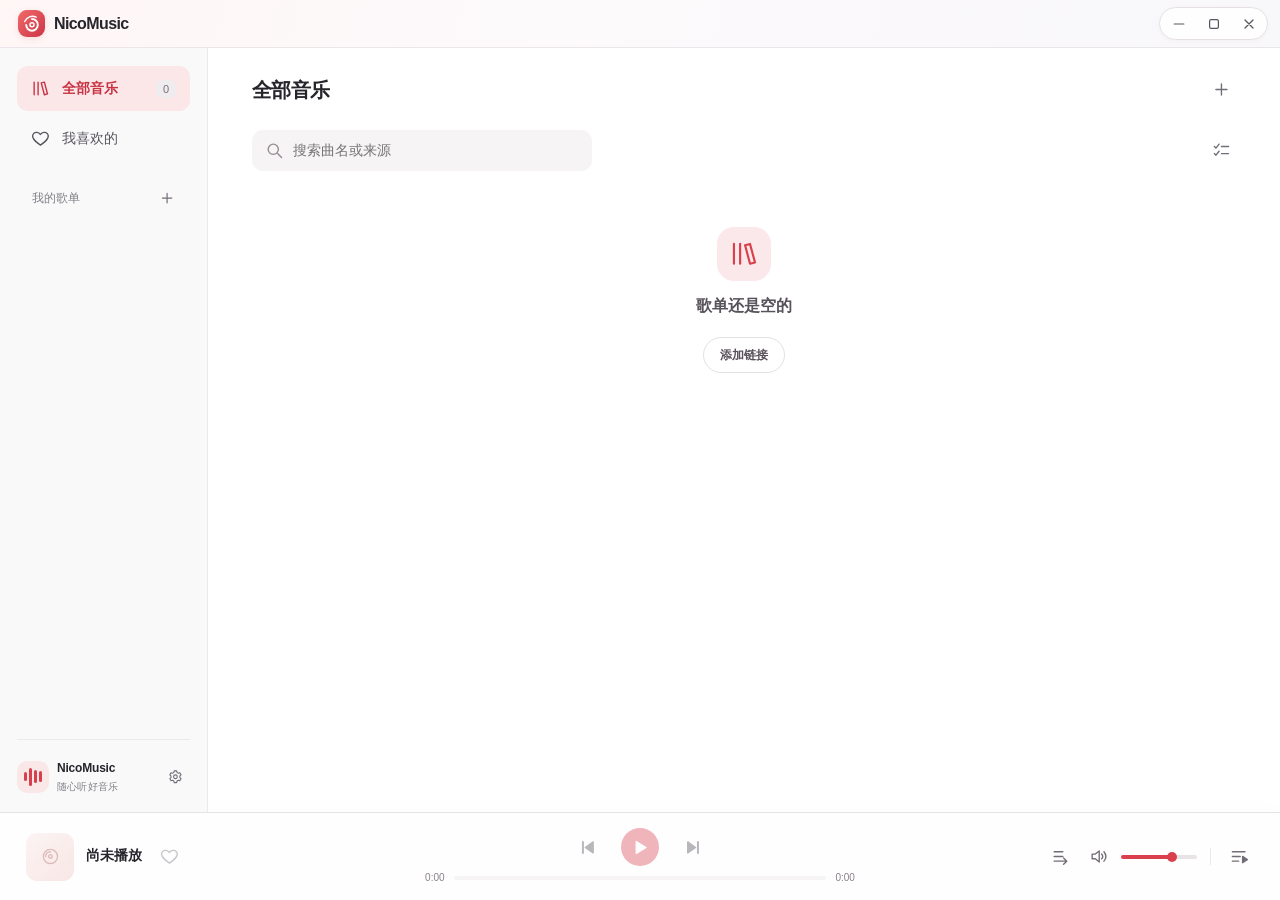
==== ui/index.html @ 560cf21a "Add library edit history and refine sorting, shortcuts and desktop UI" ====
<!doctype html>
<html lang="zh-CN">
  <head>
    <meta charset="utf-8" />
    <meta name="viewport" content="width=device-width,initial-scale=1" />
    <meta
      http-equiv="Content-Security-Policy"
      content="default-src 'self'; script-src 'self' https://*.focus.bilimusic.local; style-src 'self' 'unsafe-inline' https://*.focus.bilimusic.local; img-src 'self' https: http:; object-src 'none'; frame-src https://*.collection.bilimusic.local; base-uri 'none'"
    />
    <title>NicoMusic · 音乐空间</title>
    <link rel="stylesheet" href="style.css" />
    <script defer src="focus.js"></script>
    <script defer src="playlists.js"></script>
    <script defer src="track-order.js"></script>
    <script defer src="window-bar.js"></script>
    <script defer src="hotkey-bindings.js"></script>
    <script defer src="shortcuts.js"></script>
    <script defer src="settings.js"></script>
    <script defer src="edit-history.js"></script>
    <script defer src="updates.js"></script>
    <script defer src="collection-confirm.js"></script>
    <script defer src="app.js"></script>
  </head>
  <body>
    <div id="focusBackground" aria-hidden="true" hidden></div>
    <header class="windowBar" id="windowBar" aria-label="窗口标题栏">
      <div class="windowBrand"><span class="logo"><i data-icon="record"></i></span><b>NicoMusic</b></div>
      <div class="windowControls" role="group" aria-label="窗口控制">
        <button type="button" data-window="minimize" title="最小化到托盘" aria-label="最小化到托盘"><svg viewBox="0 0 20 20" aria-hidden="true"><path d="M4 10h12"/></svg></button>
        <button type="button" data-window="maximize" id="windowMax" title="最大化" aria-label="最大化"><svg viewBox="0 0 20 20" aria-hidden="true"><rect class="maximizeMark" x="4.5" y="4.5" width="11" height="11" rx="2"/><g class="restoreMark"><rect x="3.5" y="7" width="9" height="9" rx="1.6"/><path d="M7 5.3V5a1.5 1.5 0 0 1 1.5-1.5H15A1.5 1.5 0 0 1 16.5 5v6.5A1.5 1.5 0 0 1 15 13h-.5"/></g></svg></button>
        <button type="button" data-window="close" title="关闭" aria-label="关闭"><svg viewBox="0 0 20 20" aria-hidden="true"><path d="m5 5 10 10M15 5 5 15"/></svg></button>
      </div>
    </header>
    <div class="shell">
      <aside>
        <nav>
          <button data-page="library" class="selected">
            <i data-icon="library"></i>全部音乐<span id="libCount" class="badge"
              >0</span
            ></button
          ><button data-page="likes"><i data-icon="heart"></i>我喜欢的</button>
        </nav>
        <div class="listHead"><span>我的歌单</span><button id="newList" class="icon" title="新建歌单" aria-label="新建歌单"><i data-icon="plus"></i></button></div>
        <nav id="listNav" aria-label="我的歌单"></nav>
        <section id="sourcePanel" hidden>
          <div class="navlabel sourceLabel">来源</div>
          <div id="sources"></div>
        </section>
        <div class="asideEnd" id="sidebarStatusArea">
          <span class="eq" aria-hidden="true"><b></b><b></b><b></b><b></b></span>
          <span class="asideIdentity">
            <strong>NicoMusic</strong>
            <small id="sidebarStatus" role="status" aria-live="polite" aria-atomic="true">随心听好音乐</small>
          </span>
          <button
            class="icon"
            id="settingsButton"
            title="设置"
            aria-label="设置"
            aria-haspopup="dialog"
            aria-controls="settings"
          >
            <i data-icon="settings"></i>
          </button>
        </div>
      </aside>
      <main>
        <div class="topbar">
          <h1 id="heading">全部音乐</h1>
          <button id="deleteList" class="icon" aria-label="删除歌单" aria-haspopup="dialog" aria-controls="deleteListDialog" hidden><i data-icon="trash"></i></button>
          <button id="topAdd" class="icon addLink" aria-label="添加链接">
            <i data-icon="plus"></i>
          </button>
        </div>
        <div class="content">
          <section id="collection">
            <div class="collectionTools"><label class="filter"
              ><i data-icon="search"></i
              ><input
                id="query"
                placeholder="搜索曲名或来源"
                aria-label="搜索曲名或来源"
            /></label>
            <button id="batchToggle" class="icon" aria-label="批量操作" aria-pressed="false" aria-controls="batchBar"><i data-icon="checklist"></i></button></div>
            <div id="batchBar" role="group" aria-label="歌曲批量操作" hidden>
              <label><input id="batchAll" type="checkbox">全选</label>
              <small id="batchCount" aria-live="polite">已选 0 首</small>
              <button id="batchPlay" class="subtle">播放</button>
              <button id="batchAdd" class="subtle">加入歌单</button>
              <button id="batchFav" class="subtle">喜欢</button>
              <button id="batchRemove" class="subtle"></button>
            </div>
            <div id="rows" tabindex="0" role="region" aria-label="歌曲列表"></div>
          </section>
        </div>
      </main>
    </div>
    <section id="focusView" tabindex="-1" aria-label="专注模式" hidden>
      <div class="focusTools" role="group" aria-label="专注模式工具">
        <button type="button" class="focusTool" id="focusBack" aria-label="返回列表" title="返回列表（Esc）">
          <svg class="iconSvg" viewBox="0 0 24 24" aria-hidden="true"><path d="m14.5 5-7 7 7 7"/></svg>
        </button>
        <button type="button" class="focusTool" id="focusPresetTool" aria-label="切换专注模式预设" aria-haspopup="menu" aria-expanded="false" aria-controls="focusPresetMenu" hidden>
          <svg class="iconSvg" viewBox="0 0 24 24" aria-hidden="true"><path d="m12 3 9 5-9 5-9-5zM3 12l9 5 9-5M3 16l9 5 9-5"/></svg>
        </button>
        <div id="focusPresetMenu" class="presetMenu" hidden>
          <div class="presetHeading" id="presetHeading">专注预设</div>
          <div id="focusPreset" role="menu" aria-labelledby="presetHeading"></div>
        </div>
      </div>
      <div id="focusContent"></div>
    </section>
    <footer>
      <div class="now">
        <button type="button" class="cover" id="cover" aria-label="切换专注模式" title="切换专注模式" aria-controls="focusView" aria-expanded="false" disabled><i data-icon="disc"></i></button>
        <div class="trackText">
          <strong id="trackWindow"><span id="track">尚未播放</span></strong><small id="artist"></small>
        </div>
        <button
          id="like"
          class="icon"
          aria-label="喜欢当前曲目"
          title="喜欢当前曲目"
          disabled
        >
          <i data-icon="heart"></i>
        </button>
      </div>
      <div class="transport">
        <div class="transportButtons">
          <button id="prev" class="icon" title="上一首（Ctrl + Alt + ← / MediaPrevious）" aria-label="上一首" aria-keyshortcuts="Control+Alt+ArrowLeft MediaTrackPrevious">
            <i data-icon="prev"></i></button
          ><button
            id="toggle"
            class="toggle"
            title="播放 / 暂停（空格 / Ctrl + Alt + 空格 / MediaPlayPause）"
            aria-label="播放"
            aria-keyshortcuts="Space Control+Alt+Space MediaPlayPause"
          >
            <i data-icon="play"></i></button
          ><button id="next" class="icon" title="下一首（Ctrl + Alt + → / MediaNext）" aria-label="下一首" aria-keyshortcuts="Control+Alt+ArrowRight MediaTrackNext">
            <i data-icon="next"></i>
          </button>
        </div>
        <div class="timeline">
          <time id="elapsed">0:00</time
          ><input
            type="range"
            id="seek"
            min="0"
            max="100"
            value="0"
            disabled
            aria-label="播放进度"
          /><time id="duration">0:00</time>
        </div>
      </div>
      <div class="outputs">
        <button id="repeat" type="button" class="icon" title="播放模式：顺序播放" aria-label="播放模式：顺序播放"></button>
        <button
          class="icon"
          id="mute"
          aria-label="静音"
          title="静音 / 取消静音"
        >
          <i data-icon="volume"></i></button
        ><input
          type="range"
          id="volume"
          min="0"
          max="100"
          value="70"
          aria-label="音量"
          aria-keyshortcuts="AudioVolumeUp AudioVolumeDown"
          title="播放器音量（VolumeUp / VolumeDown，每次 5%，支持长按）"
        /><span class="divider"></span
        ><button
          class="icon"
          id="viewQueue"
          title="查看播放列表"
          aria-label="查看播放列表"
          aria-haspopup="dialog"
          aria-controls="queueDialog"
        >
          <i data-icon="playQueue"></i>
        </button>
      </div>
    </footer>
    <dialog id="queueDialog" class="sheet" aria-labelledby="queueTitle">
      <header class="sheetHeader">
        <h2 id="queueTitle">播放列表 <small id="queueCount"></small></h2>
        <button type="button" class="close icon" aria-label="关闭播放列表" autofocus><i data-icon="close"></i></button>
      </header>
      <div class="sheetCard queueCard">
        <p id="queueEmpty">暂无播放队列，请先点播一首歌。</p>
        <ol id="queueItems"></ol>
      </div>
    </dialog>
    <dialog id="exitDialog" aria-labelledby="exitTitle" aria-describedby="exitHint">
      <form id="exitForm">
        <button type="button" class="close icon" aria-label="取消"><i data-icon="close"></i></button>
        <h2 id="exitTitle">关闭窗口</h2>
        <p id="exitHint">收起到系统托盘后会继续播放，点击托盘图标可恢复窗口；关闭播放器会停止播放并退出。</p>
        <label class="rememberExit"><input type="checkbox" id="rememberExit">记住本次选择，不再提示</label>
        <div class="actions">
          <button type="submit" class="primary" value="minimize" autofocus>最小化到托盘</button>
          <button type="submit" class="subtle" value="close">关闭播放器</button>
        </div>
      </form>
    </dialog>
    <dialog id="deleteListDialog" role="alertdialog" aria-labelledby="deleteListTitle" aria-describedby="deleteListHint">
      <h2 id="deleteListTitle">删除歌单？</h2>
      <p id="deleteListHint"></p>
      <div class="alertActions">
        <button type="button" id="cancelDeleteList" autofocus>取消</button>
        <button type="button" id="confirmDeleteList">删除</button>
      </div>
    </dialog>
    <dialog id="listDialog" aria-labelledby="listTitle">
      <form id="listForm">
        <button type="button" class="close icon" aria-label="关闭"><i data-icon="close"></i></button>
        <h2 id="listTitle">新建歌单</h2>
        <label>名称<input id="listName" required maxlength="60" placeholder="歌单名称"></label>
        <p id="listError" class="formError" role="alert"></p>
        <div class="actions"><button class="primary">创建</button></div>
      </form>
    </dialog>
    <dialog id="assignDialog" aria-labelledby="assignTitle">
      <form id="assignForm">
        <button type="button" class="close icon" aria-label="关闭"><i data-icon="close"></i></button>
        <h2 id="assignTitle">加入歌单</h2><p id="assignTrack"></p><div id="listChoices" class="choices"></div>
        <p id="assignError" class="formError" role="alert"></p>
        <div class="actions"><button id="createWithSong" class="subtle" type="button">新建歌单</button><button id="applyLists" class="primary">保存</button></div>
      </form>
    </dialog>
    <dialog id="addDialog" class="sheet" aria-labelledby="importTitle">
      <form id="addForm">
        <header class="sheetHeader">
          <h2 id="importTitle">导入音乐</h2>
          <button type="button" class="close icon" aria-label="关闭"><i data-icon="close"></i></button>
        </header>
        <div class="sheetCard importFields">
          <button type="button" id="localDrop" title="选择本地音频文件">选择文件 <small>或将一首音乐拖到这里</small></button>
          <input type="file" id="localFile" accept=".mp3,.m4a,.aac,.flac,.wav,.ogg,.opus,.oga,.aiff,.alac,.wma,.webm,.mp4" hidden />
          <p id="importStatus" role="status" hidden>正在读取合集，请稍候…</p>
          <label
            >链接或本地路径<input
              id="url"
              type="text"
              placeholder="歌曲链接、合集链接或本地路径"
              required
              maxlength="8192" /></label
          ><label
            >曲名 <small>选填</small
            ><input id="name" maxlength="180" placeholder="留空使用原曲名或文件名"
          /></label>
        </div>
        <div class="actions">
          <button class="subtle" value="add">仅加入歌单</button
          ><button class="primary" value="start">
            <i data-icon="play"></i>加入并播放
          </button>
        </div>
      </form>
    </dialog>
    <dialog id="settings" class="sheet" aria-labelledby="settingsTitle">
      <div class="settingsFrame">
      <header class="sheetHeader">
        <h2 id="settingsTitle">设置</h2>
        <button class="close icon" aria-label="关闭设置"><i data-icon="close"></i></button>
      </header>
      <div class="settingsTabs" role="tablist" aria-label="设置分类">
        <button type="button" id="settingsTabGeneral" data-settings-tab="general" role="tab" aria-selected="true" aria-controls="settingsGeneral">常规</button>
        <button type="button" id="settingsTabHotkeys" data-settings-tab="hotkeys" role="tab" aria-selected="false" aria-controls="settingsHotkeys" tabindex="-1">热键</button>
        <button type="button" id="settingsTabAbout" data-settings-tab="about" role="tab" aria-selected="false" aria-controls="about" tabindex="-1">关于</button>
      </div>
      <div id="settingsBody" class="settingsBody">
      <section id="settingsGeneral" role="tabpanel" aria-labelledby="settingsTabGeneral">
        <section class="generalSection" aria-labelledby="dataFolderTitle">
          <h3 id="dataFolderTitle">本地数据</h3>
          <p>音乐库、自建歌单、收藏及设置保存在数据文件夹中。完整备份前，请先退出播放器。</p>
          <button type="button" id="openDataFolder" class="subtle" disabled>打开数据文件夹</button>
        </section>
        <section class="generalSection" aria-labelledby="editHistoryTitle">
          <h3 id="editHistoryTitle">操作提示与撤销</h3>
          <label class="autoUpdate"><input type="checkbox" id="editNotices" checked />显示导入和删除操作提示</label>
          <p>关闭后仍可使用 Ctrl+Z 撤销、Ctrl+Y 重做。每批操作为一步，本次会话最多保留 50 步；不会删除本地音频文件。</p>
          <div class="settingsActions"><button type="button" id="undoEdit" class="subtle" disabled>撤销（Ctrl+Z）</button><button type="button" id="redoEdit" class="subtle" disabled>重做（Ctrl+Y）</button></div>
        </section>
        <section class="generalSection" aria-labelledby="closeWindowTitle">
          <h3 id="closeWindowTitle">关闭窗口</h3>
          <p>清除已记住的关闭方式，下次关闭时重新询问收起到托盘或退出。</p>
          <button type="button" id="resetExit" class="subtle">恢复关闭窗口时的询问</button>
        </section>
      </section>
      <section id="settingsHotkeys" role="tabpanel" aria-labelledby="settingsTabHotkeys" hidden>
        <h3 class="settingsSectionTitle">播放控制</h3>
        <form id="hotkeyForm">
          <div class="hotkeyGroup">
          <div class="hotkeyRow"><label for="hotkey-prev">上一首</label><input id="hotkey-prev" readonly aria-label="上一首组合热键" /></div>
          <div class="hotkeyRow"><label for="hotkey-next">下一首</label><input id="hotkey-next" readonly aria-label="下一首组合热键" /></div>
          <div class="hotkeyRow"><label for="hotkey-toggle">播放 / 暂停</label><input id="hotkey-toggle" readonly aria-label="播放暂停组合热键" /></div>
          </div>
          <p id="hotkeyEditStatus" class="settingsNotice" role="status" aria-live="polite" hidden></p>
          <p id="hotkeyAvailability" class="settingsNotice" role="status" aria-live="polite" hidden></p>
          <div class="settingsActions"><button type="button" id="resetHotkeys" class="subtle">恢复默认</button><button type="button" id="cancelHotkeyChanges" class="subtle">取消修改</button><button type="submit" id="saveHotkeys" class="primary" disabled>保存热键</button></div>
        </form>
      </section>
      <section id="about" role="tabpanel" aria-labelledby="settingsTabAbout" hidden>
      <h3>关于 NicoMusic</h3>
      <p>插件化、极简的仿网易云音乐播放器。</p>
      <p id="starInvite">✨ 如果喜欢 NicoMusic，欢迎到 GitHub 点亮一颗 Star。</p>
      <p>
        <a id="projectLink" href="https://github.com/lenzo15/Nico-Music" target="_blank" rel="noopener noreferrer" title="在默认浏览器中打开 GitHub 项目">
          GitHub：lenzo15/Nico-Music <i data-icon="external"></i>
        </a>
      </p>
      <section class="updatePanel" aria-labelledby="updateTitle">
        <h3 id="updateTitle">版本更新</h3>
        <p>当前版本：<span id="appVersion">读取中…</span></p>
        <p id="updateStatus" role="status" aria-live="polite">尚未检查更新</p>
        <div id="downloadProgress" hidden>
          <progress id="updateProgress" max="1" value="0" aria-label="更新下载进度"></progress>
          <small id="downloadBytes"></small>
        </div>
        <div class="updateActions">
          <button type="button" id="checkUpdates" class="subtle" disabled>检查更新</button>
          <button type="button" id="downloadUpdate" class="primary" hidden>更新并重启</button>
          <button type="button" id="cancelUpdate" class="subtle" hidden>取消下载</button>
        </div>
        <label class="autoUpdate"><input type="checkbox" id="autoUpdate" checked />启动时自动检查更新</label>
      </section>
      </section>
      </div>
      </div>
    </dialog>
    <div id="toast" role="status" aria-live="polite"></div>
  </body>
</html>
---- ui/style.css ----
:root {
  --red: #da404b;
  --red-dark: #b52d3d;
  --ink: #26252b;
  --muted: #817f85;
  --line: #ebe9ec;
  --wash: #fcfbfc;
  --sidebar: 208px;
  --bar: 88px;
  --chrome: 48px;
  color: var(--ink);
  font:
    14px/1.5 "Segoe UI",
    "Microsoft YaHei UI",
    sans-serif;
  color-scheme: light;
}
* {
  box-sizing: border-box;
}
body {
  margin: 0;
  background: #fff;
  overflow: hidden;
}
button,
input {
  font: inherit;
}
button {
  border: 0;
  color: inherit;
  cursor: pointer;
  background: transparent;
}
button:disabled,
input:disabled {
  cursor: default;
  opacity: 0.38;
}
button:focus-visible,
input:focus-visible {
  outline: 3px solid #ed99a0;
  outline-offset: 3px;
}
button {
  transition:
    background 0.15s,
    transform 0.15s;
}
button:not(:disabled):active {
  transform: translateY(1px);
}
i {
  display: inline-flex;
  align-items: center;
  justify-content: center;
  font-style: normal;
  flex: none;
}
svg.iconSvg {
  width: 1.35em;
  height: 1.35em;
  fill: none;
  stroke: currentColor;
  stroke-width: 1.75;
  stroke-linecap: round;
  stroke-linejoin: round;
}
/* Minimal focus surface: the main transport stays mounted and functional. */
#focusView { position: relative; overflow: hidden; container-type: size; height: calc(100dvh - var(--bar) - var(--chrome)); outline: none; }
#focusContent { width: 100%; height: 100%; display: flex; flex-direction: column; justify-content: center; align-items: center; }
.basicFocusTitle { max-width: 80%; text-align: center; overflow-wrap: anywhere; }
.focusTools { position: absolute; z-index: 1; top: 14px; left: 18px; display: flex; gap: 8px; }
.focusTool { position: relative; display: grid; place-items: center; width: 34px; height: 34px; padding: 0;
  border: 1px solid var(--line); border-radius: 50%; color: inherit; background: var(--focus-tool-bg, var(--wash)); }
.focusTool:hover { background: var(--focus-tool-hover, #eeeaf0); }
.focusTool svg { width: 18px; height: 18px; pointer-events: none; }
#focusPresetTool[aria-expanded="true"] { background: var(--focus-tool-hover, #eeeaf0); }
.presetMenu {
  position: absolute; left: 42px; top: calc(100% + 9px); width: min(212px, calc(100vw - 86px));
  padding: 6px; border-radius: 19px; border: 1px solid var(--menu-edge, #ffffffc9);
  background: var(--menu-glass, #f9f9f4ee); color: var(--menu-ink, #252529);
  backdrop-filter: blur(24px) saturate(145%);
  box-shadow: 0 14px 38px #13152026, 0 2px 7px #13152014;
  transform-origin: 17px 0;
}
.presetHeading { padding: 7px 12px 5px; color: inherit; opacity: .65; font-size: 11px; font-weight: 600; }
#focusPreset { max-height: min(40vh, 290px); overflow-y: auto; scrollbar-width: thin; }
#focusPreset button {
  width: 100%; min-height: 40px; display: flex; align-items: center; justify-content: space-between; gap: 12px;
  padding: 7px 12px; border-radius: 12px; font-size: 14px; text-align: start;
}
#focusPreset button span { overflow: hidden; text-overflow: ellipsis; white-space: nowrap; }
#focusPreset [aria-checked="true"] { font-weight: 600; color: var(--menu-accent, #005bbd); }
#focusPreset button:hover, #focusPreset button:focus-visible { background: var(--menu-hover, #67678212); }
#focusPreset button:focus-visible { outline-offset: -2px; outline: 2px solid var(--menu-accent, #005bbd); }
#focusPreset .iconSvg { flex: none; width: 16px; height: 16px; stroke-width: 2.3; visibility: hidden; }
#focusPreset [aria-checked="true"] .iconSvg { visibility: visible; }
@media (prefers-reduced-motion: no-preference) {
  .presetMenu:not([hidden]) { animation: preset-in .16s cubic-bezier(.2,.8,.2,1); }
  @keyframes preset-in { from { opacity: 0; transform: translateY(-4px) scale(.96); } }
}
/* Window chrome stays outside the scrolling sidebar, content, and player. */
.windowBar {
  position: relative;
  display: flex;
  align-items: center;
  justify-content: space-between;
  height: var(--chrome);
  margin: 0;
  padding: 0 12px 0 18px;
  background: linear-gradient(105deg, #fff6f6, #fcfafb 45%, #f8f7fa);
  border-bottom: 1px solid #ebe6e9;
  user-select: none;
  -webkit-app-region: drag;
  app-region: drag;
}
.windowBrand { display: inline-flex; align-items: center; gap: 9px; font-size: 16px; letter-spacing: -.6px; }
.windowBar .logo { width: 27px; height: 27px; border-radius: 9px; box-shadow: 0 2px 6px #c83a4320; }
.windowBar .logo svg { width: 20px; height: 20px; }
.windowControls {
  display: inline-flex; align-items: center; padding: 2px; gap: 2px;
  background: #ffffffdb; border: 1px solid #e6e0e4; border-radius: 22px;
  box-shadow: 0 1px 4px #48363e09;
  -webkit-app-region: no-drag;
  app-region: no-drag;
}
.windowControls button { display: grid; place-items: center; width: 33px; height: 27px; padding: 0; border-radius: 17px; color: #595460; }
.windowControls svg { width: 16px; height: 16px; fill: none; stroke: currentColor; stroke-width: 1.55; stroke-linecap: round; stroke-linejoin: round; }
.windowControls button:hover { background: #f0edef; }
.windowControls [data-window="close"]:hover { color: #bb2b3b; background: #fbe5e7; }
.windowControls .restoreMark, .windowBar.isMaximized .maximizeMark { display: none; }
.windowBar.isMaximized .restoreMark { display: inline; }
.shell {
  display: grid;
  grid-template-columns: var(--sidebar) 1fr;
  height: calc(100dvh - var(--bar) - var(--chrome));
}
aside {
  border-right: 1px solid var(--line);
  padding: 18px 17px;
  background: #faf9fa;
  display: flex;
  flex-direction: column;
}
.brand {
  display: flex;
  align-items: center;
  gap: 12px;
  margin: 0 8px 41px;
}
.brand b {
  font-size: 24px;
  letter-spacing: -1.3px;
  line-height: 1.1;
}
.brand small,
.asideEnd small,
.trackText small {
  display: block;
  color: var(--muted);
}
.brand small {
  letter-spacing: 2px;
  font-size: 10px;
  margin-top: 4px;
}
.logo {
  width: 42px;
  height: 42px;
  border-radius: 13px;
  background: linear-gradient(135deg, #f16a69, #cc3547);
  color: white;
  display: grid;
  place-items: center;
  box-shadow: 0 5px 11px #c83a4325;
}
.logo svg {
  width: 32px;
  height: 32px;
}
.navlabel {
  font-size: 11px;
  letter-spacing: 1px;
  color: #939095;
  font-weight: 600;
  margin: 0 15px 11px;
}
nav {
  display: grid;
  gap: 5px;
}
nav button,
.source {
  display: flex;
  align-items: center;
  gap: 12px;
  text-align: left;
  border-radius: 11px;
  padding: 12px 14px;
  font-weight: 550;
  color: #59565e;
}
nav button:hover,
.source:hover,
.icon:not(:disabled):hover {
  background: #f0edef;
}
nav button.selected {
  background: #fbe6e8;
  color: #c83243;
  font-weight: 700;
}
.badge {
  margin-left: auto;
  font:
    11px/18px "Segoe UI",
    sans-serif;
  color: #78727a;
  background: #eeecef;
  padding: 0 7px;
  border-radius: 7px;
}
.sourceLabel {
  margin-top: 34px;
}
.trail {
  margin-left: auto;
  color: #97929a;
  font-size: 11px;
}
.asideEnd {
  margin-top: auto;
  border-top: 1px solid var(--line);
  padding: 19px 0 0;
  display: flex;
  gap: 8px;
  align-items: center;
}
.asideIdentity {
  flex: 1;
  min-width: 0;
}
.asideEnd strong, .asideEnd small {
  display: block;
  overflow: hidden;
  text-overflow: ellipsis;
  white-space: nowrap;
}
.asideEnd strong {
  font-size: 12px;
  font-weight: 650;
  line-height: 1.5;
  letter-spacing: -.2px;
}
.asideEnd small {
  margin-top: 2px;
  font-size: 10px;
  font-weight: 400;
  line-height: 1.5;
  letter-spacing: .2px;
}
.asideEnd button {
  margin-left: auto;
  font-size: 11px;
}
/* Shared dialog chrome; each sheet keeps its own sizing and content layout. */
#settings {
  width: min(620px, calc(100vw - 32px));
  max-width: calc(100vw - 32px);
  /* Keep the outer sheet independent of each tab's intrinsic content size. */
  height: min(522px, calc(100dvh - 32px));
}
dialog.sheet {
  --sheet-inset: 24px;
  max-height: calc(100dvh - 32px);
  padding: 0;
  overflow: hidden;
  border: 1px solid #ffffffc9;
  border-radius: 26px;
  background: #f6f6f9f2;
  backdrop-filter: blur(28px) saturate(160%);
  box-shadow: 0 28px 90px #24232d29, 0 2px 10px #24232d0a;
}
dialog.sheet::backdrop { background: #25263138; backdrop-filter: blur(10px); }
.settingsFrame { display: flex; flex-direction: column; width: 100%; height: 100%; min-height: 0; }
.sheetHeader { display: flex; flex: none; align-items: center; justify-content: space-between; gap: 12px; margin: 0; padding: var(--sheet-inset) var(--sheet-inset) 16px; }
.sheet .sheetHeader .close { position: static; width: 28px; height: 28px; border-radius: 50%; color: #777982; background: #76768014; }
.sheetHeader .close svg { width: 15px; height: 15px; stroke-width: 2; }
.sheet .sheetHeader .close:hover { color: var(--ink); background: #76768024; }
.settingsTabs { display: flex; flex: none; gap: 3px; margin: 0 24px 18px; padding: 4px; border-radius: 13px; background: #76768012; }
.settingsTabs button { flex: 1; min-height: 32px; padding: 5px 14px; border-radius: 10px; color: #777982; font-size: 13px; font-weight: 600; }
.settingsTabs [aria-selected="true"] { color: #30313a; background: #ffffffed; box-shadow: 0 2px 6px #24232d12, 0 0 1px #24232d12; }
.settingsBody {
  flex: 1;
  min-width: 0;
  min-height: 0;
  margin: 0 6px 12px 0;
  padding: 0 14px 12px 24px;
  overflow-x: hidden;
  overflow-y: auto;
  overscroll-behavior-y: contain;
  scrollbar-gutter: stable;
  scrollbar-width: auto;
  scrollbar-color: auto;
}
.settingsBody::-webkit-scrollbar { width: 4px; height: 4px; }
.settingsBody::-webkit-scrollbar-track { background: transparent; }
.settingsBody::-webkit-scrollbar-thumb { border-radius: 999px; background: #63657026; }
.settingsBody:hover::-webkit-scrollbar-thumb, .settingsBody:focus-within::-webkit-scrollbar-thumb { background: #63657040; }
.settingsBody::-webkit-scrollbar-button { display: none; width: 0; height: 0; }
.settingsBody::-webkit-scrollbar-corner { background: transparent; }
#settings h3 { font-size: 14px; font-weight: 600; letter-spacing: -.15px; }
#settings p { margin: 6px 0 14px; color: #7d7e88; font-size: 13px; line-height: 1.65; }
#settings .settingsSectionTitle { margin: 2px 4px 12px; color: #7d7e88; font-size: 12px; }
.hotkeyGroup { overflow: hidden; border: 1px solid #3c3c4310; border-radius: 18px; background: #ffffffd9; box-shadow: 0 2px 8px #24232d03; }
.hotkeyRow { position: relative; display: grid; grid-template-columns: minmax(88px, 1fr) minmax(0, 1.25fr); align-items: center; gap: 8px; min-height: 66px; padding: 14px; }
.hotkeyRow + .hotkeyRow::before { content: ""; position: absolute; top: 0; left: 14px; right: 0; height: 1px; background: #3c3c430d; }
#settings .hotkeyRow label { margin: 0; font-size: 13px; font-weight: 500; }
#settings .hotkeyRow input { min-width: 0; height: 34px; margin: 0; padding: 0 10px; border: 0; border-radius: 9px; background: #7676800d; color: #4c4d57; text-align: center; cursor: pointer; font: 12px/1.4 ui-monospace, "Cascadia Code", Consolas, "Microsoft YaHei UI", monospace; }
#settings .hotkeyRow input.isRecording { color: var(--red-dark); background: #fff0f2; box-shadow: inset 0 0 0 1px #e64a5830; }
#settings #hotkeyEditStatus { margin: 12px 0; font-size: 12px; }
.settingsActions { display: flex; align-items: center; flex-wrap: wrap; gap: 8px; margin-top: 18px; }
.sheet :is(.settingsActions, .updateActions, .actions) button, #settingsGeneral button { min-height: 36px; padding: 8px 14px; border-radius: 12px; font-size: 12px; }
.sheet :is(.settingsActions, .updateActions, .actions) .subtle, #settingsGeneral .subtle { border-color: #3c3c4310; background: #ffffffb3; font-weight: 500; }
#settings .settingsActions .primary { min-width: 112px; margin-left: auto; }
.sheet :is(.settingsActions, .updateActions, .actions) .subtle:hover, #settingsGeneral .subtle:hover { background: #ededf2; }
.sheet .primary { border: 0; background: linear-gradient(180deg, #e84a57, #d63a49); box-shadow: 0 3px 8px #d63a4917; }
.sheet .primary:hover { background: #cc3444; }
#settings .settingsNotice { padding: 10px 12px; border-radius: 12px; color: #a65b24; background: #fff2df; overflow-wrap: anywhere; }
.sheetCard, #settingsGeneral, #about { padding: 18px; border: 1px solid #3c3c4310; border-radius: 18px; background: #ffffffd9; }
#settingsGeneral h3, #about > h3 { margin-bottom: 8px; }
.generalSection + .generalSection { margin-top: 18px; padding-top: 18px; border-top: 1px solid #3c3c430d; }
#settings .updatePanel { margin: 16px 0 0; padding: 16px 0 0; border-top: 1px solid #3c3c430d; border-bottom: 0; }
#settings .updatePanel p { margin: 6px 0 12px; }
#settings .autoUpdate { margin-top: 16px; padding-top: 14px; border-top: 1px solid #3c3c430d; }
#settings .autoUpdate input { appearance: none; position: relative; flex: none; width: 42px; height: 24px; padding: 0; border: 0; border-radius: 99px; background: #78788033; cursor: pointer; transition: background .15s; }
#settings .autoUpdate input::before { content: ""; position: absolute; top: 2px; left: 2px; width: 20px; height: 20px; border-radius: 50%; background: white; box-shadow: 0 1px 3px #0002; transition: transform .15s; }
#settings .autoUpdate input:checked { background: var(--red); }
#settings .autoUpdate input:checked::before { transform: translateX(18px); }
.sheet :is(button, input, a):focus-visible { outline: 2px solid #e65a6880; outline-offset: 2px; }
@media (prefers-reduced-transparency: reduce) {
  dialog.sheet { background: #f6f6f9; backdrop-filter: none; }
  dialog.sheet::backdrop { backdrop-filter: none; }
}
@media (forced-colors: active) {
  dialog.sheet, .sheetCard, .hotkeyGroup, #settingsGeneral, #about { border-color: CanvasText; background: Canvas; }
  #settings .autoUpdate input { appearance: auto; width: auto; height: auto; }
  #settings .autoUpdate input::before { display: none; }
}
.eq {
  flex: none;
  width: 32px;
  height: 32px;
  border-radius: 10px;
  background: #fae7e8;
  display: flex;
  align-items: center;
  justify-content: center;
  gap: 2px;
}
.eq b {
  height: 9px;
  width: 3px;
  border-radius: 2px;
  background: var(--red);
}
.eq b:nth-child(2) {
  height: 18px;
}
.eq b:nth-child(3) {
  height: 13px;
}
.eq b:nth-child(4) { height: 11px; }
@media (prefers-reduced-motion: no-preference) {
  .asideEnd[data-playing="true"] .eq b { animation: sidebar-wave .9s ease-in-out infinite alternate; }
  .asideEnd[data-playing="true"] .eq b:nth-child(2) { animation-delay: -.4s; }
  .asideEnd[data-playing="true"] .eq b:nth-child(3) { animation-delay: -.7s; }
  .asideEnd[data-playing="true"] .eq b:nth-child(4) { animation-delay: -.2s; }
  @keyframes sidebar-wave {
    from { transform: scaleY(.4); }
    to { transform: scaleY(1); }
  }
}
main {
  min-width: 0;
  min-height: 0;
  display: flex;
  flex-direction: column;
  overflow: hidden;
}
.topbar {
  display: flex;
  flex: none;
  align-items: center;
  padding: 24px clamp(24px, 3.4vw, 54px) 22px;
}
.crumb {
  display: flex;
  align-items: center;
  gap: 10px;
  color: #77747c;
  font-size: 12px;
}
.crumb span {
  color: #c6c1c6;
}
.crumb b {
  font-weight: 550;
  color: #48454b;
}
.crumb i {
  color: #8d8991;
}
.subtle,
.primary,
#feature {
  display: inline-flex;
  align-items: center;
  justify-content: center;
  gap: 7px;
  border-radius: 100px;
  padding: 8px 16px;
  font-weight: 650;
  font-size: 12px;
}
.subtle {
  background: white;
  border: 1px solid #e4e0e4;
}
.subtle:hover {
  background: #f6f3f4;
}
.content {
  display: flex;
  flex-direction: column;
  flex: 1;
  min-height: 0;
  width: 100%;
  max-width: 1390px;
  margin: 0 auto;
  padding: 0 clamp(24px, 3.4vw, 54px) 26px;
}
/* Keep the page heading and collection controls outside the list's scrollport. */
#collection { display: flex; flex-direction: column; flex: 1; min-height: 0; }
#rows {
  flex: 1;
  min-height: 0;
  overflow-x: hidden;
  overflow-y: auto;
  overscroll-behavior-y: contain;
  scrollbar-width: thin;
  scrollbar-color: #ddd9da transparent;
}
#rows:focus-visible { outline: 2px solid #ed99a0; outline-offset: -2px; }
header {
  margin-bottom: 19px;
}
.eyebrow,
.serial,
.total {
  font:
    700 9px/1.4 "Segoe UI",
    sans-serif;
  letter-spacing: 2px;
}
.eyebrow {
  color: var(--red);
  display: flex;
  align-items: center;
  gap: 7px;
}
.eyebrow em {
  height: 2px;
  width: 19px;
  background: currentColor;
}
.eyebrow.muted {
  color: #989098;
  letter-spacing: 1.7px;
}
h1,
h2,
h3,
p {
  margin: 0;
}
#heading, .sheetHeader h2 {
  font-size: clamp(18px, 1.6vw, 22px);
  font-weight: 600;
  letter-spacing: -0.02em;
  line-height: 1.25;
}
#heading { margin: 5px auto 5px 0; }
.sheet .sheetHeader h2 { margin: 0; }
header p,
dialog p {
  color: var(--muted);
  font-size: 13px;
}
.hero {
  border-radius: 20px;
  overflow: hidden;
  isolation: isolate;
  position: relative;
  background: linear-gradient(103deg, #fae4db 0%, #f7cabe 46%, #e89b92 100%);
  height: clamp(210px, 33vh, 340px);
  display: flex;
  align-items: center;
}
.hero:before {
  content: "";
  position: absolute;
  inset: 0;
  z-index: -1;
  background: repeating-linear-gradient(
    100deg,
    transparent 0 6px,
    #fff5 7px,
    transparent 8px 14px
  );
  opacity: 0.04;
}
.orbit {
  position: absolute;
  z-index: -1;
  width: 52%;
  aspect-ratio: 1;
  right: -3%;
  top: -48%;
  border-radius: 50%;
  border: 1px solid #fff5;
  box-shadow:
    0 0 0 38px #ffffff0b,
    0 0 0 39px #ffffff48,
    0 0 0 84px #ffffff0a,
    0 0 0 85px #ffffff38;
}
.heroCopy {
  padding-left: clamp(22px, 3.1vw, 47px);
  position: relative;
  z-index: 1;
}
.pill {
  display: inline-flex;
  align-items: center;
  gap: 6px;
  font:
    650 9px/1.5 "Segoe UI",
    "Microsoft YaHei UI",
    sans-serif;
  letter-spacing: 1.1px;
  color: #893d3f;
  background: #ffffff67;
  padding: 5px 9px;
  border-radius: 6px;
}
.pill span {
  width: 6px;
  height: 6px;
  border-radius: 50%;
  background: #ce4651;
}
.pill b {
  font-weight: 400;
  color: #b3847e;
}
.hero h2 {
  font-size: clamp(32px, 3.7vw, 54px);
  color: #492729;
  letter-spacing: -1.5px;
  margin: 7px 0 4px;
  line-height: 1.23;
}
.hero p {
  color: #875d57;
  font-size: 13px;
  letter-spacing: 0.6px;
}
#feature,
.primary {
  background: var(--red);
  color: white;
}
#feature {
  padding: 10px 19px;
  margin-top: 19px;
  box-shadow: 0 3px 8px #b6423d22;
}
#feature:hover,
.primary:hover,
.toggle:hover {
  background: var(--red-dark);
}
.deck {
  position: absolute;
  right: 0;
  top: -12%;
  height: 124%;
  width: 54%;
  object-fit: contain;
  pointer-events: none;
}
.serial {
  position: absolute;
  bottom: 13px;
  right: 20px;
  display: flex;
  align-items: center;
  gap: 7px;
  color: #965f58;
  font-size: 8px;
}
.serial span {
  height: 1px;
  width: 22px;
  background: currentColor;
}
.picks {
  margin-top: clamp(18px, 3vh, 32px);
}
.sectionHead {
  position: relative;
  margin-bottom: 13px;
}
.sectionHead h2 {
  font-size: 23px;
  letter-spacing: -0.8px;
}
.total {
  position: absolute;
  bottom: 5px;
  right: 0;
  color: #969099;
  font-size: 9px;
  letter-spacing: 1.3px;
}
#cards {
  display: grid;
  grid-template-columns: repeat(3, minmax(0, 1fr));
  gap: 18px;
}
.card {
  display: block;
  text-align: left;
  padding: 0;
  width: 100%;
  min-width: 0;
}
.art {
  border-radius: 13px;
  overflow: hidden;
  position: relative;
  aspect-ratio: 2.04;
  background: #f3f0f0;
}
.art img {
  width: 100%;
  height: 100%;
  object-fit: cover;
  display: block;
  transition: transform 0.35s;
}
.card:hover img {
  transform: scale(1.035);
}
.floatingPlay {
  position: absolute;
  bottom: 10px;
  right: 10px;
  width: 29px;
  height: 29px;
  display: grid;
  place-items: center;
  border-radius: 50%;
  background: #fffffff2;
  color: #333541;
  box-shadow: 0 2px 8px #0002;
}
.floatingPlay svg {
  width: 13px;
}
.card strong {
  font-size: 16px;
  display: block;
  margin: 9px 0 1px;
}
.card small {
  font-size: 11.5px;
  color: var(--muted);
}
footer {
  height: var(--bar);
  border-top: 1px solid #e7e2e6;
  box-shadow: 0 -4px 20px #35303504;
  display: grid;
  grid-template-columns: 1fr minmax(220px, 35%) 1fr;
  align-items: center;
  gap: 20px;
  padding: 0 26px;
  background: #fffeff;
}
.now,
.outputs,
.transportButtons,
.timeline,
.filter,
.row,
.actions {
  display: flex;
  align-items: center;
}
.now {
  min-width: 0;
  gap: 12px;
}
.cover,
.rowCover {
  background: linear-gradient(140deg, #f6e6e1, #edc0bb);
  color: #a94e51;
  width: 48px;
  height: 48px;
  border-radius: 11px;
  display: grid;
  place-items: center;
  flex: none;
  background-size: cover;
  background-position: center;
}
.cover, .rowCover {
  position: relative;
  overflow: hidden;
}
.cover img, .rowCover img {
  position: absolute;
  inset: 0;
  width: 100%;
  height: 100%;
  object-fit: cover;
  pointer-events: none;
}
.cover i {
  font-size: 21px;
}
.trackText {
  min-width: 0;
}
.trackText strong,
.row strong {
  display: block;
  overflow: hidden;
  text-overflow: ellipsis;
  white-space: nowrap;
}
#trackWindow { text-overflow: clip; }
#track { display: block; width: max-content; }
@media (prefers-reduced-motion: reduce) {
  #track { max-width: 100%; overflow: hidden; text-overflow: ellipsis; }
}
.trackText small {
  font-size: 11px;
  margin-top: 3px;
  white-space: nowrap;
  text-overflow: ellipsis;
  overflow: hidden;
}
.icon {
  display: inline-grid;
  place-items: center;
  width: 30px;
  height: 30px;
  padding: 0;
  flex: none;
  border-radius: 9px;
  color: #726d76;
}
.icon.on {
  color: var(--red);
}
.icon.on svg {
  fill: var(--red);
  stroke: var(--red);
}
.transportButtons {
  justify-content: center;
  gap: 18px;
}
.transportButtons .icon {
  color: #47434b;
}
.toggle {
  width: 38px;
  height: 38px;
  background: var(--red);
  border-radius: 50%;
  color: white;
  display: grid;
  place-items: center;
}
.toggle svg {
  width: 18px;
}
.timeline {
  gap: 9px;
  margin-top: 5px;
}
.timeline time {
  font:
    10px/14px "Segoe UI",
    sans-serif;
  color: #89828a;
  font-variant-numeric: tabular-nums;
}
#repeat:not([data-mode="off"]) { color: var(--red); }
.outputs {
  justify-content: flex-end;
  gap: 8px;
}
.divider {
  width: 1px;
  height: 17px;
  background: var(--line);
  margin: 0 5px;
}
input[type="range"] {
  appearance: none;
  height: 4px;
  border-radius: 5px;
  margin: 0;
  background: linear-gradient(
    to right,
    var(--red) var(--fill, 0%),
    #e7e3e6 var(--fill, 0%)
  );
  cursor: pointer;
}
.timeline input {
  flex: 1;
  min-width: 0;
}
#volume {
  width: 76px;
  --fill: 70%;
}
input[type="range"]::-webkit-slider-thumb {
  appearance: none;
  width: 10px;
  height: 10px;
  border-radius: 50%;
  background: var(--red);
}
input:disabled::-webkit-slider-thumb {
  opacity: 0;
}
.filter {
  background: #f6f4f5;
  padding: 9px 13px;
  border-radius: 11px;
  gap: 8px;
  color: #918a93;
  max-width: 340px;
  margin: 23px 0 14px;
}
.filter input {
  background: none;
  border: 0;
  outline: none;
  width: 100%;
}
.row {
  border-bottom: 1px solid var(--line);
  padding: 11px 4px;
  gap: 12px;
}
.rowCover {
  width: 38px;
  height: 38px;
  border-radius: 9px;
}
.rowText {
  text-align: left;
  min-width: 0;
  flex: 1;
  padding: 4px;
}
.row small,
.empty p {
  color: var(--muted);
  font-size: 12px;
}
.row.current strong {
  color: var(--red);
}
.empty {
  padding: 42px 16px;
  text-align: center;
  color: #58525b;
}
.empty > i {
  width: 54px;
  height: 54px;
  border-radius: 17px;
  background: #fae8eb;
  color: var(--red);
  font-size: 22px;
}
.empty h3 {
  margin: 12px 0 4px;
}
.empty button {
  margin-top: 16px;
}
dialog {
  border: 1px solid #eee7e9;
  border-radius: 21px;
  width: min(420px, 90vw);
  padding: 30px;
  color: var(--ink);
  box-shadow: 0 22px 85px #25151a33;
}
dialog::backdrop {
  background: #27212c50;
  backdrop-filter: blur(4px);
}
dialog h2 {
  font-size: 25px;
  margin: 10px 0 6px;
}
dialog p {
  line-height: 1.75;
  margin-bottom: 18px;
}
#projectLink { display: inline-flex; align-items: center; gap: 5px; color: var(--red); text-underline-offset: 3px; }
#projectLink:hover { text-decoration: none; }
#projectLink:focus-visible { outline: 3px solid #ed99a0; outline-offset: 3px; }
.updatePanel { margin-bottom: 18px; padding-block: 14px; border-block: 1px solid var(--line); }
.updatePanel p { margin: 6px 0 10px; }
#updateStatus { overflow-wrap: anywhere; }
.updateActions { display: flex; flex-wrap: wrap; gap: 8px; }
#downloadProgress { margin: 10px 0; }
#updateProgress { width: 100%; height: 8px; accent-color: var(--red); }
#downloadBytes { display: block; color: var(--muted); font-variant-numeric: tabular-nums; }
dialog .autoUpdate { display: flex; align-items: center; gap: 8px; font-weight: 400; }
.autoUpdate input { width: auto; margin: 0; accent-color: var(--red); }
#settingsButton { position: relative; }
#settingsButton[data-update="true"]::after { content: ""; position: absolute; top: 2px; right: 2px; width: 6px; height: 6px; border-radius: 50%; background: var(--red); }
dialog label {
  display: block;
  font-size: 12px;
  font-weight: 600;
  margin-top: 16px;
}
#addForm { display: flex; flex-direction: column; max-height: calc(100dvh - 36px); }
.importFields { margin-inline: var(--sheet-inset); overflow-y: auto; scrollbar-width: thin; }
#addForm .actions { flex: none; margin: 16px var(--sheet-inset) var(--sheet-inset); }
#importStatus { margin: 12px 0 0; }
#localDrop { width: 100%; padding: 14px; border: 1px dashed var(--line); border-radius: 12px; background: var(--wash); }
#localDrop small { margin-left: 6px; color: var(--muted); }
#localDrop:hover, #addForm.dragging #localDrop { border-color: var(--red); color: var(--red); }
dialog label small {
  color: #999;
  font-weight: 400;
}
dialog input {
  display: block;
  margin-top: 7px;
  padding: 10px 12px;
  border: 1px solid #dfdade;
  border-radius: 9px;
  width: 100%;
  font-weight: 400;
}
.rememberExit { display: flex; align-items: center; gap: 8px; cursor: pointer; }
.rememberExit input { width: auto; margin: 0; padding: 0; accent-color: var(--red); }
.pluginConfirm { width: min(340px, 90vw); padding: 0; overflow: hidden; }
.pluginConfirm iframe { display: block; width: 100%; height: min(190px, 80vh); border: 0; }
#deleteListDialog { width: min(320px, 90vw); padding: 0; overflow: clip; text-align: center; background: var(--wash); }
#deleteListDialog[open] { display: flex; flex-direction: column; }
#deleteListTitle { margin: 22px 20px 6px; font-size: 18px; letter-spacing: -.02em; }
#deleteListHint { min-height: 0; margin: 0 20px 20px; line-height: 1.5; overflow-wrap: anywhere; overflow: clip; }
#deleteListDialog .alertActions { flex: none; }
.alertActions { display: grid; grid-template-columns: 1fr 1fr; border-top: 1px solid var(--line); }
.alertActions button { min-height: 44px; font-size: 15px; }
.alertActions button:hover { background: #76768012; }
/* These buttons sit flush with the dialog edge: change color, not position, on press. */
#deleteListDialog button:active { transform: none; background: #76768024; }
.alertActions button:focus-visible { outline-offset: -4px; border-radius: 8px; }
#cancelDeleteList { font-weight: 600; }
#confirmDeleteList { color: var(--red-dark); border-left: 1px solid var(--line); }
#queueDialog { margin: auto 16px calc(var(--bar) + 8px) auto; width: min(380px, 90vw); }
.queueCard { margin: 0 var(--sheet-inset) var(--sheet-inset); padding: 8px; }
#queueEmpty { margin: 0; padding: 16px 8px; text-align: center; }
#queueItems:empty { display: none; }
#queueCount { font-size: 13px; color: #786f79; font-weight: 400; }
#queueItems { margin: 0; padding: 0 0 0 32px; max-height: min(48vh, 440px); overflow-y: auto; scrollbar-width: thin; }
#queueItems li + li { border-top: 1px solid #3c3c430d; }
#queueItems li::marker { color: var(--muted); font-size: 12px; font-variant-numeric: tabular-nums; }
#queueItems button:focus-visible { outline-offset: -2px; }
#queueItems button { width: 100%; padding: 9px; text-align: left; border-radius: 8px; white-space: nowrap; overflow: hidden; text-overflow: ellipsis; }
#queueItems button:hover { background: #f6f3f6; }
#queueItems button[aria-current] { color: #ab3544; background: #fbecef; font-weight: 650; }
dialog .close {
  position: absolute;
  top: 15px;
  right: 15px;
}
.actions {
  justify-content: flex-end;
  gap: 8px;
  margin-top: 24px;
}
aside { min-height: 0; overflow-y: auto; }
.listHead { display: flex; align-items: center; justify-content: space-between; margin: 22px 8px 4px 15px; color: var(--muted); font-size: 12px; }
/* Use the sidebar's available height instead of scrolling at a fixed viewport fraction. */
#listNav { display: block; flex: 0 1 auto; min-height: 0; overflow-x: hidden; overflow-y: auto; scrollbar-width: thin; }
#listNav:not(:empty) { min-height: 44px; }
#listNav button { width: 100%; min-width: 0; }
#listNav button svg { flex: none; width: 18px; height: 18px; }
#listNav button span, #heading, #assignTrack { overflow: hidden; text-overflow: ellipsis; white-space: nowrap; }
.topbar { gap: 12px; }
.topbar button { flex: none; }
.collectionTools, #batchBar { display: flex; flex: none; align-items: center; gap: 10px; flex-wrap: wrap; }
.collectionTools { justify-content: space-between; margin: 0 0 14px; }
.collectionTools .filter { flex: 1; min-width: 120px; margin: 0; }
#batchToggle[aria-pressed="true"] { color: var(--red-dark); background: #fbe8ea; }
#batchBar {
  padding: 4px 12px; margin-bottom: 8px; gap: 8px;
  background: linear-gradient(110deg, #fff8f8, #faf9fb);
  border: 1px solid #ede5e8; border-radius: 16px;
}
#batchBar label, .row.pick { display: flex; align-items: center; gap: 10px; cursor: pointer; }
#batchBar label { min-height: 44px; font-weight: 600; }
#batchCount { color: var(--muted); margin-right: auto; font-variant-numeric: tabular-nums; }
#batchRemove { color: var(--red-dark); }
.row.pick { padding-inline: 13px; border-radius: 12px; border-bottom-color: transparent; transition: background-color .16s ease; }
.row.pick:hover { background-color: #f9f7f8; }
.row.pick:has(input:checked) { background-color: #fff1f2; }
.pick .rowText { cursor: pointer; }
.pick .reorderGrip { cursor: grab; color: #847e88; }
.pick .reorderGrip:active { cursor: grabbing; }
.pick[data-insert="before"] { box-shadow: inset 0 2px var(--red); }
.pick[data-insert="after"] { box-shadow: inset 0 -2px var(--red); }
.choices { overflow-y: auto; max-height: min(36vh, 300px); color: var(--muted); }
.choices label { display: flex; gap: 10px; align-items: center; margin: 0; padding: 9px 6px; cursor: pointer; border-bottom: 1px solid var(--line); color: var(--ink); font-weight: 400; }
.choices label { min-height: 44px; }
/* Keep the native input for keyboard, label clicks and mixed-state semantics. */
:is(#batchBar, .row.pick, .choices) input[type="checkbox"] {
  appearance: none; display: inline-grid; place-items: center; flex: none;
  width: 22px; height: 22px; padding: 0; margin: 0; cursor: pointer;
  border: 1.5px solid #bcb7bf; border-radius: 50%; background: #fff;
  transition: background-color .16s ease, border-color .16s ease, transform .12s ease;
}
:is(#batchBar, .row.pick, .choices) input[type="checkbox"]::before {
  content: ""; width: 16px; height: 16px; opacity: 0; transform: scale(.7);
  background: url("art/selection-check.svg") center / contain no-repeat;
  transition: opacity .12s ease, transform .16s ease-out;
}
:is(#batchBar, .row.pick, .choices) input:is(:checked, :indeterminate) {
  border-color: var(--red); background-color: var(--red);
}
:is(#batchBar, .row.pick, .choices) input:is(:checked, :indeterminate)::before { opacity: 1; transform: scale(1); }
#batchBar input[type="checkbox"]:indeterminate::before { width: 10px; height: 2px; border-radius: 2px; background: #fff; }
:is(#batchBar, .row.pick, .choices) input[type="checkbox"]:enabled:active { transform: scale(.93); }
:is(#batchBar, .row.pick, .choices) input[type="checkbox"]:disabled { cursor: default; }
@media (forced-colors: active) {
  :is(#batchBar, .row.pick, .choices) input[type="checkbox"] { appearance: auto; }
  :is(#batchBar, .row.pick, .choices) input[type="checkbox"]::before { content: none; }
}
@media (prefers-reduced-motion: reduce) {
  :is(#batchBar, .row.pick, .choices) input[type="checkbox"]::before { transition: none; }
}
.choices span { overflow-wrap: anywhere; }
.formError, .danger { color: var(--red-dark); }
.formError:empty { display: none; }
.danger { margin-right: auto; }
@media (max-width: 720px) {
  .listHead { justify-content: center; margin: 14px 0 4px; }
  .listHead span, #listNav button span { display: none; }
}
#toast {
  display: flex;
  align-items: center;
  gap: 12px;
  z-index: 20;
  position: fixed;
  max-width: min(75vw, 590px);
  left: 50%;
  bottom: calc(var(--bar) + 12px);
  transform: translateX(-50%);
  color: white;
  background: #38323ded;
  box-shadow: 0 4px 18px #342a3726;
  border-radius: 11px;
  padding: 9px 15px;
  font-size: 13px;
  opacity: 0;
  pointer-events: none;
  transition: opacity 0.2s;
}
#toast.show {
  opacity: 1;
  pointer-events: auto;
}
#toast span { min-width: 0; overflow-wrap: anywhere; }
#toast button { flex: none; padding: 4px 8px; border-radius: 6px; color: #ffd6dc; background: #ffffff14; font-weight: 600; }
#toast button:hover { background: #ffffff28; }
#toast button:focus-visible { outline: 2px solid #ffd6dc; outline-offset: 2px; }
[hidden] {
  display: none !important;
}
@media (max-width: 930px) {
  :root {
    --sidebar: 164px;
  }
  aside {
    padding-inline: 11px;
  }
  .brand {
    margin-left: 4px;
    gap: 9px;
  }
  .brand b {
    font-size: 21px;
  }
  .content,
  .topbar {
    padding-inline: 24px;
  }
  #cards {
    gap: 12px;
  }
  .deck {
    right: -3%;
  }
  .outputs {
    gap: 3px;
  }
  #volume {
    width: 59px;
  }
}
@media (max-width: 720px) {
  :root {
    --sidebar: 66px;
  }
  .brand {
    margin: 0 auto 32px;
  }
  .brand > div,
  .navlabel,
  .brand small,
  aside button .badge,
  .source .trail,
  .asideEnd > span:not(.eq) {
    display: none;
  }
  aside nav button,
  .source {
    font-size: 0;
    justify-content: center;
    padding: 12px;
    gap: 0;
  }
  aside nav button i,
  .source i {
    font-size: 16px;
  }
  .source {
    margin-top: 22px;
  }
  .asideEnd {
    justify-content: center;
  }
  .asideEnd .eq { display: none; }
  .asideEnd button { margin-left: 0; }
  .outputs #volume,
  .outputs .divider {
    display: none;
  }
  .content,
  .topbar {
    padding-inline: 18px;
  }
  .heroCopy {
    padding-left: 18px;
  }
  .hero p {
    font-size: 11px;
  }
  .card strong {
    font-size: 14px;
  }
  footer {
    padding: 0 14px;
    gap: 10px;
    grid-template-columns: 1fr 36% auto;
  }
  .now {
    gap: 6px;
  }
  .cover {
    width: 37px;
    height: 37px;
  }
  .hero {
    height: 190px;
  }
}
@media (prefers-reduced-motion: reduce) {
  * {
    transition: none !important;
  }
}
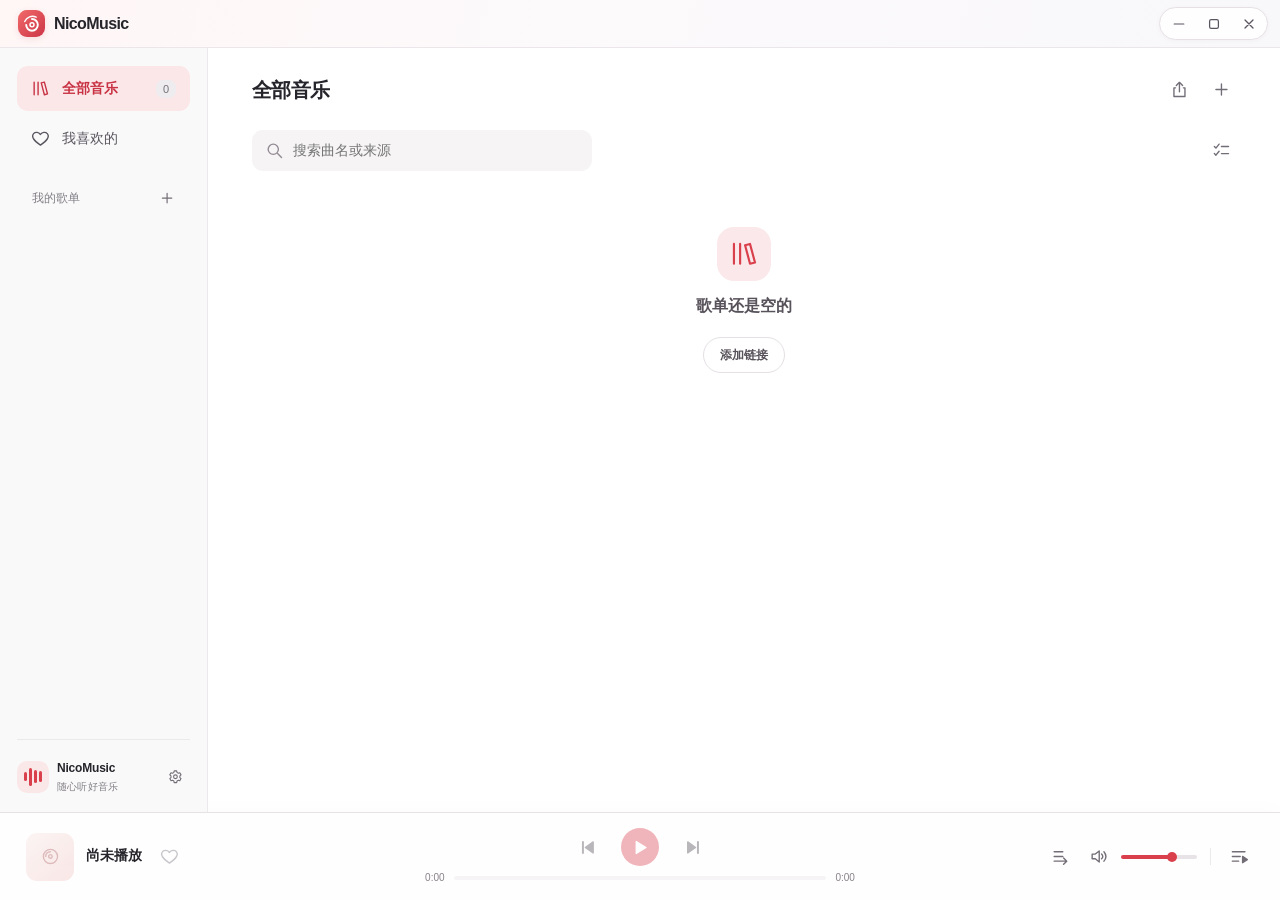
==== commit f16fb358: "Share ordered collections and import native NicoMix playlist files" ====
--- a/ui/index.html
+++ b/ui/index.html
@@ -68,6 +68,7 @@
         <div class="topbar">
           <h1 id="heading">全部音乐</h1>
           <button id="deleteList" class="icon" aria-label="删除歌单" aria-haspopup="dialog" aria-controls="deleteListDialog" hidden><i data-icon="trash"></i></button>
+          <button id="shareMix" class="icon" title="分享歌单" aria-label="分享歌单"><i data-icon="share"></i></button>
           <button id="topAdd" class="icon addLink" aria-label="添加链接">
             <i data-icon="plus"></i>
           </button>
@@ -191,7 +192,7 @@
         <h2 id="queueTitle">播放列表 <small id="queueCount"></small></h2>
         <button type="button" class="close icon" aria-label="关闭播放列表" autofocus><i data-icon="close"></i></button>
       </header>
-      <div class="sheetCard queueCard">
+      <div class="queueCard">
         <p id="queueEmpty">暂无播放队列，请先点播一首歌。</p>
         <ol id="queueItems"></ol>
       </div>
@@ -216,6 +217,15 @@
         <button type="button" id="confirmDeleteList">删除</button>
       </div>
     </dialog>
+    <dialog id="mixDialog" aria-labelledby="mixTitle">
+      <form id="mixForm">
+        <button type="button" class="close icon" aria-label="关闭"><i data-icon="close"></i></button>
+        <h2 id="mixTitle">导入分享歌单</h2>
+        <p id="mixSummary"></p>
+        <label>新歌单名称<input id="mixName" required maxlength="60"></label>
+        <div class="actions"><button class="primary" type="submit">创建歌单</button></div>
+      </form>
+    </dialog>
     <dialog id="listDialog" aria-labelledby="listTitle">
       <form id="listForm">
         <button type="button" class="close icon" aria-label="关闭"><i data-icon="close"></i></button>
@@ -239,9 +249,9 @@
           <h2 id="importTitle">导入音乐</h2>
           <button type="button" class="close icon" aria-label="关闭"><i data-icon="close"></i></button>
         </header>
-        <div class="sheetCard importFields">
-          <button type="button" id="localDrop" title="选择本地音频文件">选择文件 <small>或将一首音乐拖到这里</small></button>
-          <input type="file" id="localFile" accept=".mp3,.m4a,.aac,.flac,.wav,.ogg,.opus,.oga,.aiff,.alac,.wma,.webm,.mp4" hidden />
+        <div class="importFields">
+          <button type="button" id="localDrop" title="选择音乐或 .nicomix 歌单">选择文件 <small>或将音乐、.nicomix 歌单拖到这里</small></button>
+          <input type="file" id="localFile" accept=".nicomix,.mp3,.m4a,.aac,.flac,.wav,.ogg,.opus,.oga,.aiff,.alac,.wma,.webm,.mp4" hidden />
           <p id="importStatus" role="status" hidden>正在读取合集，请稍候…</p>
           <label
             >链接或本地路径<input
--- a/ui/style.css
+++ b/ui/style.css
@@ -329,7 +329,7 @@
 .sheet .primary { border: 0; background: linear-gradient(180deg, #e84a57, #d63a49); box-shadow: 0 3px 8px #d63a4917; }
 .sheet .primary:hover { background: #cc3444; }
 #settings .settingsNotice { padding: 10px 12px; border-radius: 12px; color: #a65b24; background: #fff2df; overflow-wrap: anywhere; }
-.sheetCard, #settingsGeneral, #about { padding: 18px; border: 1px solid #3c3c4310; border-radius: 18px; background: #ffffffd9; }
+#settingsGeneral, #about { padding: 18px; border: 1px solid #3c3c4310; border-radius: 18px; background: #ffffffd9; }
 #settingsGeneral h3, #about > h3 { margin-bottom: 8px; }
 .generalSection + .generalSection { margin-top: 18px; padding-top: 18px; border-top: 1px solid #3c3c430d; }
 #settings .updatePanel { margin: 16px 0 0; padding: 16px 0 0; border-top: 1px solid #3c3c430d; border-bottom: 0; }
@@ -345,7 +345,7 @@
   dialog.sheet::backdrop { backdrop-filter: none; }
 }
 @media (forced-colors: active) {
-  dialog.sheet, .sheetCard, .hotkeyGroup, #settingsGeneral, #about { border-color: CanvasText; background: Canvas; }
+  dialog.sheet, .hotkeyGroup, #settingsGeneral, #about { border-color: CanvasText; background: Canvas; }
   #settings .autoUpdate input { appearance: auto; width: auto; height: auto; }
   #settings .autoUpdate input::before { display: none; }
 }
@@ -952,7 +952,7 @@
   margin-top: 16px;
 }
 #addForm { display: flex; flex-direction: column; max-height: calc(100dvh - 36px); }
-.importFields { margin-inline: var(--sheet-inset); overflow-y: auto; scrollbar-width: thin; }
+.importFields { margin-inline: var(--sheet-inset); padding: 6px; overflow-y: auto; scrollbar-width: thin; }
 #addForm .actions { flex: none; margin: 16px var(--sheet-inset) var(--sheet-inset); }
 #importStatus { margin: 12px 0 0; }
 #localDrop { width: 100%; padding: 14px; border: 1px dashed var(--line); border-radius: 12px; background: var(--wash); }
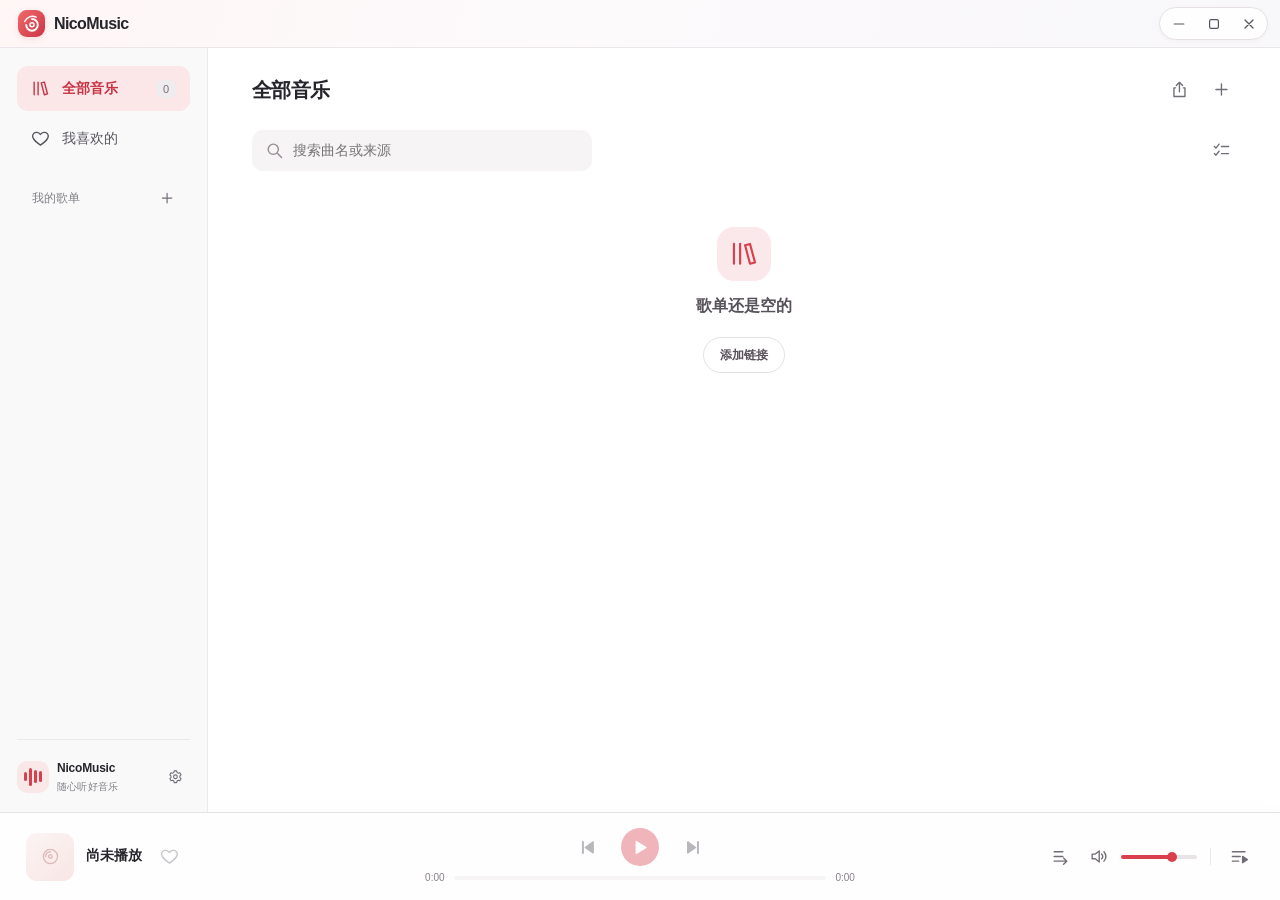
==== commit 1bda94f0: "Organize native modules, UI code and shared icon artwork" ====
--- a/ui/index.html
+++ b/ui/index.html
@@ -8,27 +8,29 @@
       content="default-src 'self'; script-src 'self' https://*.focus.bilimusic.local; style-src 'self' 'unsafe-inline' https://*.focus.bilimusic.local; img-src 'self' https: http:; object-src 'none'; frame-src https://*.collection.bilimusic.local; base-uri 'none'"
     />
     <title>NicoMusic · 音乐空间</title>
-    <link rel="stylesheet" href="style.css" />
-    <script defer src="focus.js"></script>
-    <script defer src="playlists.js"></script>
-    <script defer src="track-order.js"></script>
-    <script defer src="window-bar.js"></script>
-    <script defer src="hotkey-bindings.js"></script>
-    <script defer src="shortcuts.js"></script>
-    <script defer src="settings.js"></script>
-    <script defer src="edit-history.js"></script>
-    <script defer src="updates.js"></script>
-    <script defer src="collection-confirm.js"></script>
-    <script defer src="app.js"></script>
+    <link rel="stylesheet" href="styles/style.css" />
+    <script defer src="art/icons/glyphs.js"></script>
+    <script defer src="scripts/icons.js"></script>
+    <script defer src="scripts/focus.js"></script>
+    <script defer src="scripts/playlists.js"></script>
+    <script defer src="scripts/track-order.js"></script>
+    <script defer src="scripts/window-bar.js"></script>
+    <script defer src="scripts/hotkey-bindings.js"></script>
+    <script defer src="scripts/shortcuts.js"></script>
+    <script defer src="scripts/settings.js"></script>
+    <script defer src="scripts/edit-history.js"></script>
+    <script defer src="scripts/updates.js"></script>
+    <script defer src="scripts/collection-confirm.js"></script>
+    <script defer src="scripts/app.js"></script>
   </head>
   <body>
     <div id="focusBackground" aria-hidden="true" hidden></div>
     <header class="windowBar" id="windowBar" aria-label="窗口标题栏">
       <div class="windowBrand"><span class="logo"><i data-icon="record"></i></span><b>NicoMusic</b></div>
       <div class="windowControls" role="group" aria-label="窗口控制">
-        <button type="button" data-window="minimize" title="最小化到托盘" aria-label="最小化到托盘"><svg viewBox="0 0 20 20" aria-hidden="true"><path d="M4 10h12"/></svg></button>
-        <button type="button" data-window="maximize" id="windowMax" title="最大化" aria-label="最大化"><svg viewBox="0 0 20 20" aria-hidden="true"><rect class="maximizeMark" x="4.5" y="4.5" width="11" height="11" rx="2"/><g class="restoreMark"><rect x="3.5" y="7" width="9" height="9" rx="1.6"/><path d="M7 5.3V5a1.5 1.5 0 0 1 1.5-1.5H15A1.5 1.5 0 0 1 16.5 5v6.5A1.5 1.5 0 0 1 15 13h-.5"/></g></svg></button>
-        <button type="button" data-window="close" title="关闭" aria-label="关闭"><svg viewBox="0 0 20 20" aria-hidden="true"><path d="m5 5 10 10M15 5 5 15"/></svg></button>
+        <button type="button" data-window="minimize" title="最小化到托盘" aria-label="最小化到托盘"><svg viewBox="0 0 20 20" aria-hidden="true" data-icon="windowMinimize"></svg></button>
+        <button type="button" data-window="maximize" id="windowMax" title="最大化" aria-label="最大化"><svg viewBox="0 0 20 20" aria-hidden="true" data-icon="windowMaximize"></svg></button>
+        <button type="button" data-window="close" title="关闭" aria-label="关闭"><svg viewBox="0 0 20 20" aria-hidden="true" data-icon="windowClose"></svg></button>
       </div>
     </header>
     <div class="shell">
@@ -99,10 +101,10 @@
     <section id="focusView" tabindex="-1" aria-label="专注模式" hidden>
       <div class="focusTools" role="group" aria-label="专注模式工具">
         <button type="button" class="focusTool" id="focusBack" aria-label="返回列表" title="返回列表（Esc）">
-          <svg class="iconSvg" viewBox="0 0 24 24" aria-hidden="true"><path d="m14.5 5-7 7 7 7"/></svg>
+          <svg class="iconSvg" viewBox="0 0 24 24" aria-hidden="true" data-icon="focusBack"></svg>
         </button>
         <button type="button" class="focusTool" id="focusPresetTool" aria-label="切换专注模式预设" aria-haspopup="menu" aria-expanded="false" aria-controls="focusPresetMenu" hidden>
-          <svg class="iconSvg" viewBox="0 0 24 24" aria-hidden="true"><path d="m12 3 9 5-9 5-9-5zM3 12l9 5 9-5M3 16l9 5 9-5"/></svg>
+          <svg class="iconSvg" viewBox="0 0 24 24" aria-hidden="true" data-icon="presets"></svg>
         </button>
         <div id="focusPresetMenu" class="presetMenu" hidden>
           <div class="presetHeading" id="presetHeading">专注预设</div>
@@ -209,21 +211,31 @@
         </div>
       </form>
     </dialog>
-    <dialog id="deleteListDialog" role="alertdialog" aria-labelledby="deleteListTitle" aria-describedby="deleteListHint">
-      <h2 id="deleteListTitle">删除歌单？</h2>
-      <p id="deleteListHint"></p>
-      <div class="alertActions">
-        <button type="button" id="cancelDeleteList" autofocus>取消</button>
-        <button type="button" id="confirmDeleteList">删除</button>
-      </div>
-    </dialog>
-    <dialog id="mixDialog" aria-labelledby="mixTitle">
+    <dialog id="deleteListDialog" class="sheet" role="alertdialog" aria-labelledby="deleteListTitle" aria-describedby="deleteListHint">
+      <header class="sheetHeader">
+        <h2 id="deleteListTitle">删除「<bdi id="deleteListName"></bdi>」？</h2>
+        <button type="button" class="close icon" aria-label="关闭删除确认"><i data-icon="close"></i></button>
+      </header>
+      <p id="deleteListHint">只删除歌单，歌曲仍保留在音乐库中。</p>
+      <div class="actions">
+        <button type="button" id="cancelDeleteList" class="subtle" autofocus>取消</button>
+        <button type="button" id="confirmDeleteList" class="primary">删除歌单</button>
+      </div>
+    </dialog>
+    <dialog id="mixDialog" class="sheet" aria-labelledby="mixTitle" aria-describedby="mixSummary">
       <form id="mixForm">
-        <button type="button" class="close icon" aria-label="关闭"><i data-icon="close"></i></button>
-        <h2 id="mixTitle">导入分享歌单</h2>
-        <p id="mixSummary"></p>
-        <label>新歌单名称<input id="mixName" required maxlength="60"></label>
-        <div class="actions"><button class="primary" type="submit">创建歌单</button></div>
+        <header class="sheetHeader">
+          <h2 id="mixTitle">导入分享歌单</h2>
+          <button type="button" class="close icon" aria-label="关闭"><i data-icon="close"></i></button>
+        </header>
+        <div class="importFields">
+          <p id="mixSummary"></p>
+          <label>新歌单名称<input id="mixName" required maxlength="60"></label>
+        </div>
+        <div class="actions">
+          <button id="mixCurrent" class="subtle" type="button">导入当前歌单</button>
+          <button class="primary" type="submit">创建歌单</button>
+        </div>
       </form>
     </dialog>
     <dialog id="listDialog" aria-labelledby="listTitle">
--- a/ui/styles/style.css
+++ b/ui/styles/style.css
@@ -0,0 +1,1210 @@
+:root {
+  --red: #da404b;
+  --red-dark: #b52d3d;
+  --ink: #26252b;
+  --muted: #817f85;
+  --line: #ebe9ec;
+  --wash: #fcfbfc;
+  --sidebar: 208px;
+  --bar: 88px;
+  --chrome: 48px;
+  color: var(--ink);
+  font:
+    14px/1.5 "Segoe UI",
+    "Microsoft YaHei UI",
+    sans-serif;
+  color-scheme: light;
+}
+* {
+  box-sizing: border-box;
+}
+body {
+  margin: 0;
+  background: #fff;
+  overflow: hidden;
+}
+button,
+input {
+  font: inherit;
+}
+button {
+  border: 0;
+  color: inherit;
+  cursor: pointer;
+  background: transparent;
+}
+button:disabled,
+input:disabled {
+  cursor: default;
+  opacity: 0.38;
+}
+button:focus-visible,
+input:focus-visible {
+  outline: 3px solid #ed99a0;
+  outline-offset: 3px;
+}
+button {
+  transition:
+    background 0.15s,
+    transform 0.15s;
+}
+button:not(:disabled):active {
+  transform: translateY(1px);
+}
+i {
+  display: inline-flex;
+  align-items: center;
+  justify-content: center;
+  font-style: normal;
+  flex: none;
+}
+svg.iconSvg {
+  width: 1.35em;
+  height: 1.35em;
+  fill: none;
+  stroke: currentColor;
+  stroke-width: 1.75;
+  stroke-linecap: round;
+  stroke-linejoin: round;
+}
+/* Minimal focus surface: the main transport stays mounted and functional. */
+#focusView { position: relative; overflow: hidden; container-type: size; height: calc(100dvh - var(--bar) - var(--chrome)); outline: none; }
+#focusContent { width: 100%; height: 100%; display: flex; flex-direction: column; justify-content: center; align-items: center; }
+.basicFocusTitle { max-width: 80%; text-align: center; overflow-wrap: anywhere; }
+.focusTools { position: absolute; z-index: 1; top: 14px; left: 18px; display: flex; gap: 8px; }
+.focusTool { position: relative; display: grid; place-items: center; width: 34px; height: 34px; padding: 0;
+  border: 1px solid var(--line); border-radius: 50%; color: inherit; background: var(--focus-tool-bg, var(--wash)); }
+.focusTool:hover { background: var(--focus-tool-hover, #eeeaf0); }
+.focusTool svg { width: 18px; height: 18px; pointer-events: none; }
+#focusPresetTool[aria-expanded="true"] { background: var(--focus-tool-hover, #eeeaf0); }
+.presetMenu {
+  position: absolute; left: 42px; top: calc(100% + 9px); width: min(212px, calc(100vw - 86px));
+  padding: 6px; border-radius: 19px; border: 1px solid var(--menu-edge, #ffffffc9);
+  background: var(--menu-glass, #f9f9f4ee); color: var(--menu-ink, #252529);
+  backdrop-filter: blur(24px) saturate(145%);
+  box-shadow: 0 14px 38px #13152026, 0 2px 7px #13152014;
+  transform-origin: 17px 0;
+}
+.presetHeading { padding: 7px 12px 5px; color: inherit; opacity: .65; font-size: 11px; font-weight: 600; }
+#focusPreset { max-height: min(40vh, 290px); overflow-y: auto; scrollbar-width: thin; }
+#focusPreset button {
+  width: 100%; min-height: 40px; display: flex; align-items: center; justify-content: space-between; gap: 12px;
+  padding: 7px 12px; border-radius: 12px; font-size: 14px; text-align: start;
+}
+#focusPreset button span { overflow: hidden; text-overflow: ellipsis; white-space: nowrap; }
+#focusPreset [aria-checked="true"] { font-weight: 600; color: var(--menu-accent, #005bbd); }
+#focusPreset button:hover, #focusPreset button:focus-visible { background: var(--menu-hover, #67678212); }
+#focusPreset button:focus-visible { outline-offset: -2px; outline: 2px solid var(--menu-accent, #005bbd); }
+#focusPreset .iconSvg { flex: none; width: 16px; height: 16px; stroke-width: 2.3; visibility: hidden; }
+#focusPreset [aria-checked="true"] .iconSvg { visibility: visible; }
+@media (prefers-reduced-motion: no-preference) {
+  .presetMenu:not([hidden]) { animation: preset-in .16s cubic-bezier(.2,.8,.2,1); }
+  @keyframes preset-in { from { opacity: 0; transform: translateY(-4px) scale(.96); } }
+}
+/* Window chrome stays outside the scrolling sidebar, content, and player. */
+.windowBar {
+  position: relative;
+  display: flex;
+  align-items: center;
+  justify-content: space-between;
+  height: var(--chrome);
+  margin: 0;
+  padding: 0 12px 0 18px;
+  background: linear-gradient(105deg, #fff6f6, #fcfafb 45%, #f8f7fa);
+  border-bottom: 1px solid #ebe6e9;
+  user-select: none;
+  -webkit-app-region: drag;
+  app-region: drag;
+}
+.windowBrand { display: inline-flex; align-items: center; gap: 9px; font-size: 16px; letter-spacing: -.6px; }
+.windowBar .logo { width: 27px; height: 27px; border-radius: 9px; box-shadow: 0 2px 6px #c83a4320; }
+.windowBar .logo svg { width: 20px; height: 20px; }
+.windowControls {
+  display: inline-flex; align-items: center; padding: 2px; gap: 2px;
+  background: #ffffffdb; border: 1px solid #e6e0e4; border-radius: 22px;
+  box-shadow: 0 1px 4px #48363e09;
+  -webkit-app-region: no-drag;
+  app-region: no-drag;
+}
+.windowControls button { display: grid; place-items: center; width: 33px; height: 27px; padding: 0; border-radius: 17px; color: #595460; }
+.windowControls svg { width: 16px; height: 16px; fill: none; stroke: currentColor; stroke-width: 1.55; stroke-linecap: round; stroke-linejoin: round; }
+.windowControls button:hover { background: #f0edef; }
+.windowControls [data-window="close"]:hover { color: #bb2b3b; background: #fbe5e7; }
+.windowControls .restoreMark, .windowBar.isMaximized .maximizeMark { display: none; }
+.windowBar.isMaximized .restoreMark { display: inline; }
+.shell {
+  display: grid;
+  grid-template-columns: var(--sidebar) 1fr;
+  height: calc(100dvh - var(--bar) - var(--chrome));
+}
+aside {
+  border-right: 1px solid var(--line);
+  padding: 18px 17px;
+  background: #faf9fa;
+  display: flex;
+  flex-direction: column;
+}
+.brand {
+  display: flex;
+  align-items: center;
+  gap: 12px;
+  margin: 0 8px 41px;
+}
+.brand b {
+  font-size: 24px;
+  letter-spacing: -1.3px;
+  line-height: 1.1;
+}
+.brand small,
+.asideEnd small,
+.trackText small {
+  display: block;
+  color: var(--muted);
+}
+.brand small {
+  letter-spacing: 2px;
+  font-size: 10px;
+  margin-top: 4px;
+}
+.logo {
+  width: 42px;
+  height: 42px;
+  border-radius: 13px;
+  background: linear-gradient(135deg, #f16a69, #cc3547);
+  color: white;
+  display: grid;
+  place-items: center;
+  box-shadow: 0 5px 11px #c83a4325;
+}
+.logo svg {
+  width: 32px;
+  height: 32px;
+}
+.navlabel {
+  font-size: 11px;
+  letter-spacing: 1px;
+  color: #939095;
+  font-weight: 600;
+  margin: 0 15px 11px;
+}
+nav {
+  display: grid;
+  gap: 5px;
+}
+nav button,
+.source {
+  display: flex;
+  align-items: center;
+  gap: 12px;
+  text-align: left;
+  border-radius: 11px;
+  padding: 12px 14px;
+  font-weight: 550;
+  color: #59565e;
+}
+nav button:hover,
+.source:hover,
+.icon:not(:disabled):hover {
+  background: #f0edef;
+}
+nav button.selected {
+  background: #fbe6e8;
+  color: #c83243;
+  font-weight: 700;
+}
+.badge {
+  margin-left: auto;
+  font:
+    11px/18px "Segoe UI",
+    sans-serif;
+  color: #78727a;
+  background: #eeecef;
+  padding: 0 7px;
+  border-radius: 7px;
+}
+.sourceLabel {
+  margin-top: 34px;
+}
+.trail {
+  margin-left: auto;
+  color: #97929a;
+  font-size: 11px;
+}
+.asideEnd {
+  margin-top: auto;
+  border-top: 1px solid var(--line);
+  padding: 19px 0 0;
+  display: flex;
+  gap: 8px;
+  align-items: center;
+}
+.asideIdentity {
+  flex: 1;
+  min-width: 0;
+}
+.asideEnd strong, .asideEnd small {
+  display: block;
+  overflow: hidden;
+  text-overflow: ellipsis;
+  white-space: nowrap;
+}
+.asideEnd strong {
+  font-size: 12px;
+  font-weight: 650;
+  line-height: 1.5;
+  letter-spacing: -.2px;
+}
+.asideEnd small {
+  margin-top: 2px;
+  font-size: 10px;
+  font-weight: 400;
+  line-height: 1.5;
+  letter-spacing: .2px;
+}
+.asideEnd button {
+  margin-left: auto;
+  font-size: 11px;
+}
+/* Shared dialog chrome; each sheet keeps its own sizing and content layout. */
+#settings {
+  width: min(620px, calc(100vw - 32px));
+  max-width: calc(100vw - 32px);
+  /* Keep the outer sheet independent of each tab's intrinsic content size. */
+  height: min(522px, calc(100dvh - 32px));
+}
+dialog.sheet {
+  --sheet-inset: 24px;
+  max-height: calc(100dvh - 32px);
+  padding: 0;
+  overflow: hidden;
+  border: 1px solid #ffffffc9;
+  border-radius: 26px;
+  background: #f6f6f9f2;
+  backdrop-filter: blur(28px) saturate(160%);
+  box-shadow: 0 28px 90px #24232d29, 0 2px 10px #24232d0a;
+}
+dialog.sheet::backdrop { background: #25263138; backdrop-filter: blur(10px); }
+.settingsFrame { display: flex; flex-direction: column; width: 100%; height: 100%; min-height: 0; }
+.sheetHeader { display: flex; flex: none; align-items: center; justify-content: space-between; gap: 12px; margin: 0; padding: var(--sheet-inset) var(--sheet-inset) 16px; }
+.sheet .sheetHeader .close { position: static; width: 28px; height: 28px; border-radius: 50%; color: #777982; background: #76768014; }
+.sheetHeader .close svg { width: 15px; height: 15px; stroke-width: 2; }
+.sheet .sheetHeader .close:hover { color: var(--ink); background: #76768024; }
+.settingsTabs { display: flex; flex: none; gap: 3px; margin: 0 24px 18px; padding: 4px; border-radius: 13px; background: #76768012; }
+.settingsTabs button { flex: 1; min-height: 32px; padding: 5px 14px; border-radius: 10px; color: #777982; font-size: 13px; font-weight: 600; }
+.settingsTabs [aria-selected="true"] { color: #30313a; background: #ffffffed; box-shadow: 0 2px 6px #24232d12, 0 0 1px #24232d12; }
+.settingsBody {
+  flex: 1;
+  min-width: 0;
+  min-height: 0;
+  margin: 0 6px 12px 0;
+  padding: 0 14px 12px 24px;
+  overflow-x: hidden;
+  overflow-y: auto;
+  overscroll-behavior-y: contain;
+  scrollbar-gutter: stable;
+  scrollbar-width: auto;
+  scrollbar-color: auto;
+}
+.settingsBody::-webkit-scrollbar { width: 4px; height: 4px; }
+.settingsBody::-webkit-scrollbar-track { background: transparent; }
+.settingsBody::-webkit-scrollbar-thumb { border-radius: 999px; background: #63657026; }
+.settingsBody:hover::-webkit-scrollbar-thumb, .settingsBody:focus-within::-webkit-scrollbar-thumb { background: #63657040; }
+.settingsBody::-webkit-scrollbar-button { display: none; width: 0; height: 0; }
+.settingsBody::-webkit-scrollbar-corner { background: transparent; }
+#settings h3 { font-size: 14px; font-weight: 600; letter-spacing: -.15px; }
+#settings p { margin: 6px 0 14px; color: #7d7e88; font-size: 13px; line-height: 1.65; }
+#settings .settingsSectionTitle { margin: 2px 4px 12px; color: #7d7e88; font-size: 12px; }
+.hotkeyGroup { overflow: hidden; border: 1px solid #3c3c4310; border-radius: 18px; background: #ffffffd9; box-shadow: 0 2px 8px #24232d03; }
+.hotkeyRow { position: relative; display: grid; grid-template-columns: minmax(88px, 1fr) minmax(0, 1.25fr); align-items: center; gap: 8px; min-height: 66px; padding: 14px; }
+.hotkeyRow + .hotkeyRow::before { content: ""; position: absolute; top: 0; left: 14px; right: 0; height: 1px; background: #3c3c430d; }
+#settings .hotkeyRow label { margin: 0; font-size: 13px; font-weight: 500; }
+#settings .hotkeyRow input { min-width: 0; height: 34px; margin: 0; padding: 0 10px; border: 0; border-radius: 9px; background: #7676800d; color: #4c4d57; text-align: center; cursor: pointer; font: 12px/1.4 ui-monospace, "Cascadia Code", Consolas, "Microsoft YaHei UI", monospace; }
+#settings .hotkeyRow input.isRecording { color: var(--red-dark); background: #fff0f2; box-shadow: inset 0 0 0 1px #e64a5830; }
+#settings #hotkeyEditStatus { margin: 12px 0; font-size: 12px; }
+.settingsActions { display: flex; align-items: center; flex-wrap: wrap; gap: 8px; margin-top: 18px; }
+.sheet :is(.settingsActions, .updateActions, .actions) button, #settingsGeneral button { min-height: 36px; padding: 8px 14px; border-radius: 12px; font-size: 12px; }
+.sheet :is(.settingsActions, .updateActions, .actions) .subtle, #settingsGeneral .subtle { border-color: #3c3c4310; background: #ffffffb3; font-weight: 500; }
+#settings .settingsActions .primary { min-width: 112px; margin-left: auto; }
+.sheet :is(.settingsActions, .updateActions, .actions) .subtle:hover, #settingsGeneral .subtle:hover { background: #ededf2; }
+.sheet .primary { border: 0; background: linear-gradient(180deg, #e84a57, #d63a49); box-shadow: 0 3px 8px #d63a4917; }
+.sheet .primary:hover { background: #cc3444; }
+#settings .settingsNotice { padding: 10px 12px; border-radius: 12px; color: #a65b24; background: #fff2df; overflow-wrap: anywhere; }
+#settingsGeneral, #about { padding: 18px; border: 1px solid #3c3c4310; border-radius: 18px; background: #ffffffd9; }
+#settingsGeneral h3, #about > h3 { margin-bottom: 8px; }
+.generalSection + .generalSection { margin-top: 18px; padding-top: 18px; border-top: 1px solid #3c3c430d; }
+#settings .updatePanel { margin: 16px 0 0; padding: 16px 0 0; border-top: 1px solid #3c3c430d; border-bottom: 0; }
+#settings .updatePanel p { margin: 6px 0 12px; }
+#settings .autoUpdate { margin-top: 16px; padding-top: 14px; border-top: 1px solid #3c3c430d; }
+#settings .autoUpdate input { appearance: none; position: relative; flex: none; width: 42px; height: 24px; padding: 0; border: 0; border-radius: 99px; background: #78788033; cursor: pointer; transition: background .15s; }
+#settings .autoUpdate input::before { content: ""; position: absolute; top: 2px; left: 2px; width: 20px; height: 20px; border-radius: 50%; background: white; box-shadow: 0 1px 3px #0002; transition: transform .15s; }
+#settings .autoUpdate input:checked { background: var(--red); }
+#settings .autoUpdate input:checked::before { transform: translateX(18px); }
+.sheet :is(button, input, a):focus-visible { outline: 2px solid #e65a6880; outline-offset: 2px; }
+@media (prefers-reduced-transparency: reduce) {
+  dialog.sheet { background: #f6f6f9; backdrop-filter: none; }
+  dialog.sheet::backdrop { backdrop-filter: none; }
+}
+@media (forced-colors: active) {
+  dialog.sheet, .hotkeyGroup, #settingsGeneral, #about { border-color: CanvasText; background: Canvas; }
+  #settings .autoUpdate input { appearance: auto; width: auto; height: auto; }
+  #settings .autoUpdate input::before { display: none; }
+}
+.eq {
+  flex: none;
+  width: 32px;
+  height: 32px;
+  border-radius: 10px;
+  background: #fae7e8;
+  display: flex;
+  align-items: center;
+  justify-content: center;
+  gap: 2px;
+}
+.eq b {
+  height: 9px;
+  width: 3px;
+  border-radius: 2px;
+  background: var(--red);
+}
+.eq b:nth-child(2) {
+  height: 18px;
+}
+.eq b:nth-child(3) {
+  height: 13px;
+}
+.eq b:nth-child(4) { height: 11px; }
+@media (prefers-reduced-motion: no-preference) {
+  .asideEnd[data-playing="true"] .eq b { animation: sidebar-wave .9s ease-in-out infinite alternate; }
+  .asideEnd[data-playing="true"] .eq b:nth-child(2) { animation-delay: -.4s; }
+  .asideEnd[data-playing="true"] .eq b:nth-child(3) { animation-delay: -.7s; }
+  .asideEnd[data-playing="true"] .eq b:nth-child(4) { animation-delay: -.2s; }
+  @keyframes sidebar-wave {
+    from { transform: scaleY(.4); }
+    to { transform: scaleY(1); }
+  }
+}
+main {
+  min-width: 0;
+  min-height: 0;
+  display: flex;
+  flex-direction: column;
+  overflow: hidden;
+}
+.topbar {
+  display: flex;
+  flex: none;
+  align-items: center;
+  padding: 24px clamp(24px, 3.4vw, 54px) 22px;
+}
+.crumb {
+  display: flex;
+  align-items: center;
+  gap: 10px;
+  color: #77747c;
+  font-size: 12px;
+}
+.crumb span {
+  color: #c6c1c6;
+}
+.crumb b {
+  font-weight: 550;
+  color: #48454b;
+}
+.crumb i {
+  color: #8d8991;
+}
+.subtle,
+.primary,
+#feature {
+  display: inline-flex;
+  align-items: center;
+  justify-content: center;
+  gap: 7px;
+  border-radius: 100px;
+  padding: 8px 16px;
+  font-weight: 650;
+  font-size: 12px;
+}
+.subtle {
+  background: white;
+  border: 1px solid #e4e0e4;
+}
+.subtle:hover {
+  background: #f6f3f4;
+}
+.content {
+  display: flex;
+  flex-direction: column;
+  flex: 1;
+  min-height: 0;
+  width: 100%;
+  max-width: 1390px;
+  margin: 0 auto;
+  padding: 0 clamp(24px, 3.4vw, 54px) 26px;
+}
+/* Keep the page heading and collection controls outside the list's scrollport. */
+#collection { display: flex; flex-direction: column; flex: 1; min-height: 0; }
+#rows {
+  flex: 1;
+  min-height: 0;
+  overflow-x: hidden;
+  overflow-y: auto;
+  overscroll-behavior-y: contain;
+  scrollbar-width: thin;
+  scrollbar-color: #ddd9da transparent;
+}
+#rows:focus-visible { outline: 2px solid #ed99a0; outline-offset: -2px; }
+header {
+  margin-bottom: 19px;
+}
+.eyebrow,
+.serial,
+.total {
+  font:
+    700 9px/1.4 "Segoe UI",
+    sans-serif;
+  letter-spacing: 2px;
+}
+.eyebrow {
+  color: var(--red);
+  display: flex;
+  align-items: center;
+  gap: 7px;
+}
+.eyebrow em {
+  height: 2px;
+  width: 19px;
+  background: currentColor;
+}
+.eyebrow.muted {
+  color: #989098;
+  letter-spacing: 1.7px;
+}
+h1,
+h2,
+h3,
+p {
+  margin: 0;
+}
+#heading, .sheetHeader h2 {
+  font-size: clamp(18px, 1.6vw, 22px);
+  font-weight: 600;
+  letter-spacing: -0.02em;
+  line-height: 1.25;
+}
+#heading { margin: 5px auto 5px 0; }
+.sheet .sheetHeader h2 { margin: 0; }
+header p,
+dialog p {
+  color: var(--muted);
+  font-size: 13px;
+}
+.hero {
+  border-radius: 20px;
+  overflow: hidden;
+  isolation: isolate;
+  position: relative;
+  background: linear-gradient(103deg, #fae4db 0%, #f7cabe 46%, #e89b92 100%);
+  height: clamp(210px, 33vh, 340px);
+  display: flex;
+  align-items: center;
+}
+.hero:before {
+  content: "";
+  position: absolute;
+  inset: 0;
+  z-index: -1;
+  background: repeating-linear-gradient(
+    100deg,
+    transparent 0 6px,
+    #fff5 7px,
+    transparent 8px 14px
+  );
+  opacity: 0.04;
+}
+.orbit {
+  position: absolute;
+  z-index: -1;
+  width: 52%;
+  aspect-ratio: 1;
+  right: -3%;
+  top: -48%;
+  border-radius: 50%;
+  border: 1px solid #fff5;
+  box-shadow:
+    0 0 0 38px #ffffff0b,
+    0 0 0 39px #ffffff48,
+    0 0 0 84px #ffffff0a,
+    0 0 0 85px #ffffff38;
+}
+.heroCopy {
+  padding-left: clamp(22px, 3.1vw, 47px);
+  position: relative;
+  z-index: 1;
+}
+.pill {
+  display: inline-flex;
+  align-items: center;
+  gap: 6px;
+  font:
+    650 9px/1.5 "Segoe UI",
+    "Microsoft YaHei UI",
+    sans-serif;
+  letter-spacing: 1.1px;
+  color: #893d3f;
+  background: #ffffff67;
+  padding: 5px 9px;
+  border-radius: 6px;
+}
+.pill span {
+  width: 6px;
+  height: 6px;
+  border-radius: 50%;
+  background: #ce4651;
+}
+.pill b {
+  font-weight: 400;
+  color: #b3847e;
+}
+.hero h2 {
+  font-size: clamp(32px, 3.7vw, 54px);
+  color: #492729;
+  letter-spacing: -1.5px;
+  margin: 7px 0 4px;
+  line-height: 1.23;
+}
+.hero p {
+  color: #875d57;
+  font-size: 13px;
+  letter-spacing: 0.6px;
+}
+#feature,
+.primary {
+  background: var(--red);
+  color: white;
+}
+#feature {
+  padding: 10px 19px;
+  margin-top: 19px;
+  box-shadow: 0 3px 8px #b6423d22;
+}
+#feature:hover,
+.primary:hover,
+.toggle:hover {
+  background: var(--red-dark);
+}
+.deck {
+  position: absolute;
+  right: 0;
+  top: -12%;
+  height: 124%;
+  width: 54%;
+  object-fit: contain;
+  pointer-events: none;
+}
+.serial {
+  position: absolute;
+  bottom: 13px;
+  right: 20px;
+  display: flex;
+  align-items: center;
+  gap: 7px;
+  color: #965f58;
+  font-size: 8px;
+}
+.serial span {
+  height: 1px;
+  width: 22px;
+  background: currentColor;
+}
+.picks {
+  margin-top: clamp(18px, 3vh, 32px);
+}
+.sectionHead {
+  position: relative;
+  margin-bottom: 13px;
+}
+.sectionHead h2 {
+  font-size: 23px;
+  letter-spacing: -0.8px;
+}
+.total {
+  position: absolute;
+  bottom: 5px;
+  right: 0;
+  color: #969099;
+  font-size: 9px;
+  letter-spacing: 1.3px;
+}
+#cards {
+  display: grid;
+  grid-template-columns: repeat(3, minmax(0, 1fr));
+  gap: 18px;
+}
+.card {
+  display: block;
+  text-align: left;
+  padding: 0;
+  width: 100%;
+  min-width: 0;
+}
+.art {
+  border-radius: 13px;
+  overflow: hidden;
+  position: relative;
+  aspect-ratio: 2.04;
+  background: #f3f0f0;
+}
+.art img {
+  width: 100%;
+  height: 100%;
+  object-fit: cover;
+  display: block;
+  transition: transform 0.35s;
+}
+.card:hover img {
+  transform: scale(1.035);
+}
+.floatingPlay {
+  position: absolute;
+  bottom: 10px;
+  right: 10px;
+  width: 29px;
+  height: 29px;
+  display: grid;
+  place-items: center;
+  border-radius: 50%;
+  background: #fffffff2;
+  color: #333541;
+  box-shadow: 0 2px 8px #0002;
+}
+.floatingPlay svg {
+  width: 13px;
+}
+.card strong {
+  font-size: 16px;
+  display: block;
+  margin: 9px 0 1px;
+}
+.card small {
+  font-size: 11.5px;
+  color: var(--muted);
+}
+footer {
+  height: var(--bar);
+  border-top: 1px solid #e7e2e6;
+  box-shadow: 0 -4px 20px #35303504;
+  display: grid;
+  grid-template-columns: 1fr minmax(220px, 35%) 1fr;
+  align-items: center;
+  gap: 20px;
+  padding: 0 26px;
+  background: #fffeff;
+}
+.now,
+.outputs,
+.transportButtons,
+.timeline,
+.filter,
+.row,
+.actions {
+  display: flex;
+  align-items: center;
+}
+.now {
+  min-width: 0;
+  gap: 12px;
+}
+.cover,
+.rowCover {
+  background: linear-gradient(140deg, #f6e6e1, #edc0bb);
+  color: #a94e51;
+  width: 48px;
+  height: 48px;
+  border-radius: 11px;
+  display: grid;
+  place-items: center;
+  flex: none;
+  background-size: cover;
+  background-position: center;
+}
+.cover, .rowCover {
+  position: relative;
+  overflow: hidden;
+}
+.cover img, .rowCover img {
+  position: absolute;
+  inset: 0;
+  width: 100%;
+  height: 100%;
+  object-fit: cover;
+  pointer-events: none;
+}
+.cover i {
+  font-size: 21px;
+}
+.trackText {
+  min-width: 0;
+}
+.trackText strong,
+.row strong {
+  display: block;
+  overflow: hidden;
+  text-overflow: ellipsis;
+  white-space: nowrap;
+}
+#trackWindow { text-overflow: clip; }
+#track { display: block; width: max-content; }
+@media (prefers-reduced-motion: reduce) {
+  #track { max-width: 100%; overflow: hidden; text-overflow: ellipsis; }
+}
+.trackText small {
+  font-size: 11px;
+  margin-top: 3px;
+  white-space: nowrap;
+  text-overflow: ellipsis;
+  overflow: hidden;
+}
+.icon {
+  display: inline-grid;
+  place-items: center;
+  width: 30px;
+  height: 30px;
+  padding: 0;
+  flex: none;
+  border-radius: 9px;
+  color: #726d76;
+}
+.icon.on {
+  color: var(--red);
+}
+.icon.on svg {
+  fill: var(--red);
+  stroke: var(--red);
+}
+.transportButtons {
+  justify-content: center;
+  gap: 18px;
+}
+.transportButtons .icon {
+  color: #47434b;
+}
+.toggle {
+  width: 38px;
+  height: 38px;
+  background: var(--red);
+  border-radius: 50%;
+  color: white;
+  display: grid;
+  place-items: center;
+}
+.toggle svg {
+  width: 18px;
+}
+.timeline {
+  gap: 9px;
+  margin-top: 5px;
+}
+.timeline time {
+  font:
+    10px/14px "Segoe UI",
+    sans-serif;
+  color: #89828a;
+  font-variant-numeric: tabular-nums;
+}
+#repeat:not([data-mode="off"]) { color: var(--red); }
+.outputs {
+  justify-content: flex-end;
+  gap: 8px;
+}
+.divider {
+  width: 1px;
+  height: 17px;
+  background: var(--line);
+  margin: 0 5px;
+}
+input[type="range"] {
+  appearance: none;
+  height: 4px;
+  border-radius: 5px;
+  margin: 0;
+  background: linear-gradient(
+    to right,
+    var(--red) var(--fill, 0%),
+    #e7e3e6 var(--fill, 0%)
+  );
+  cursor: pointer;
+}
+.timeline input {
+  flex: 1;
+  min-width: 0;
+}
+#volume {
+  width: 76px;
+  --fill: 70%;
+}
+input[type="range"]::-webkit-slider-thumb {
+  appearance: none;
+  width: 10px;
+  height: 10px;
+  border-radius: 50%;
+  background: var(--red);
+}
+input:disabled::-webkit-slider-thumb {
+  opacity: 0;
+}
+.filter {
+  background: #f6f4f5;
+  padding: 9px 13px;
+  border-radius: 11px;
+  gap: 8px;
+  color: #918a93;
+  max-width: 340px;
+  margin: 23px 0 14px;
+}
+.filter input {
+  background: none;
+  border: 0;
+  outline: none;
+  width: 100%;
+}
+.row {
+  border-bottom: 1px solid var(--line);
+  padding: 11px 4px;
+  gap: 12px;
+}
+.rowCover {
+  width: 38px;
+  height: 38px;
+  border-radius: 9px;
+}
+.rowText {
+  text-align: left;
+  min-width: 0;
+  flex: 1;
+  padding: 4px;
+}
+.row small,
+.empty p {
+  color: var(--muted);
+  font-size: 12px;
+}
+.row.current strong {
+  color: var(--red);
+}
+.empty {
+  padding: 42px 16px;
+  text-align: center;
+  color: #58525b;
+}
+.empty > i {
+  width: 54px;
+  height: 54px;
+  border-radius: 17px;
+  background: #fae8eb;
+  color: var(--red);
+  font-size: 22px;
+}
+.empty h3 {
+  margin: 12px 0 4px;
+}
+.empty button {
+  margin-top: 16px;
+}
+dialog {
+  border: 1px solid #eee7e9;
+  border-radius: 21px;
+  width: min(420px, 90vw);
+  padding: 30px;
+  color: var(--ink);
+  box-shadow: 0 22px 85px #25151a33;
+}
+dialog::backdrop {
+  background: #27212c50;
+  backdrop-filter: blur(4px);
+}
+dialog h2 {
+  font-size: 25px;
+  margin: 10px 0 6px;
+}
+dialog p {
+  line-height: 1.75;
+  margin-bottom: 18px;
+}
+#projectLink { display: inline-flex; align-items: center; gap: 5px; color: var(--red); text-underline-offset: 3px; }
+#projectLink:hover { text-decoration: none; }
+#projectLink:focus-visible { outline: 3px solid #ed99a0; outline-offset: 3px; }
+.updatePanel { margin-bottom: 18px; padding-block: 14px; border-block: 1px solid var(--line); }
+.updatePanel p { margin: 6px 0 10px; }
+#updateStatus { overflow-wrap: anywhere; }
+.updateActions { display: flex; flex-wrap: wrap; gap: 8px; }
+#downloadProgress { margin: 10px 0; }
+#updateProgress { width: 100%; height: 8px; accent-color: var(--red); }
+#downloadBytes { display: block; color: var(--muted); font-variant-numeric: tabular-nums; }
+dialog .autoUpdate { display: flex; align-items: center; gap: 8px; font-weight: 400; }
+.autoUpdate input { width: auto; margin: 0; accent-color: var(--red); }
+#settingsButton { position: relative; }
+#settingsButton[data-update="true"]::after { content: ""; position: absolute; top: 2px; right: 2px; width: 6px; height: 6px; border-radius: 50%; background: var(--red); }
+dialog label {
+  display: block;
+  font-size: 12px;
+  font-weight: 600;
+  margin-top: 16px;
+}
+:is(#addForm, #mixForm) { display: flex; flex-direction: column; max-height: calc(100dvh - 36px); }
+.importFields { margin-inline: var(--sheet-inset); padding: 6px; overflow-y: auto; scrollbar-width: thin; }
+:is(#addForm, #mixForm) .actions { flex: none; margin: 16px var(--sheet-inset) var(--sheet-inset); }
+#importStatus { margin: 12px 0 0; }
+#localDrop { width: 100%; padding: 14px; border: 1px dashed var(--line); border-radius: 12px; background: var(--wash); }
+#localDrop small { margin-left: 6px; color: var(--muted); }
+#localDrop:hover, #addForm.dragging #localDrop { border-color: var(--red); color: var(--red); }
+dialog label small {
+  color: #999;
+  font-weight: 400;
+}
+#mixSummary { margin: 0; color: var(--muted); overflow-wrap: anywhere; }
+dialog input {
+  display: block;
+  margin-top: 7px;
+  padding: 10px 12px;
+  border: 1px solid #dfdade;
+  border-radius: 9px;
+  width: 100%;
+  font-weight: 400;
+}
+.rememberExit { display: flex; align-items: center; gap: 8px; cursor: pointer; }
+.rememberExit input { width: auto; margin: 0; padding: 0; accent-color: var(--red); }
+.pluginConfirm { width: min(340px, 90vw); padding: 0; overflow: hidden; }
+.pluginConfirm iframe { display: block; width: 100%; height: min(190px, 80vh); border: 0; }
+#deleteListDialog { width: min(360px, 90vw); }
+#deleteListDialog .sheetHeader { padding-bottom: 8px; }
+#deleteListTitle { display: flex; min-width: 0; white-space: nowrap; }
+#deleteListName { overflow: hidden; text-overflow: ellipsis; }
+#deleteListDialog .close { flex: none; }
+#deleteListHint { margin: 0 var(--sheet-inset); line-height: 1.5; }
+#deleteListDialog .actions { margin: 18px var(--sheet-inset) var(--sheet-inset); }
+#deleteListDialog button:active { transform: none; filter: brightness(.94); }
+#queueDialog { margin: auto 16px calc(var(--bar) + 8px) auto; width: min(380px, 90vw); }
+.queueCard { margin: 0 var(--sheet-inset) var(--sheet-inset); padding: 8px; }
+#queueEmpty { margin: 0; padding: 16px 8px; text-align: center; }
+#queueItems:empty { display: none; }
+#queueCount { font-size: 13px; color: #786f79; font-weight: 400; }
+#queueItems { margin: 0; padding: 0 0 0 32px; max-height: min(48vh, 440px); overflow-y: auto; scrollbar-width: thin; }
+#queueItems li + li { border-top: 1px solid #3c3c430d; }
+#queueItems li::marker { color: var(--muted); font-size: 12px; font-variant-numeric: tabular-nums; }
+#queueItems button:focus-visible { outline-offset: -2px; }
+#queueItems button { width: 100%; padding: 9px; text-align: left; border-radius: 8px; white-space: nowrap; overflow: hidden; text-overflow: ellipsis; }
+#queueItems button:hover { background: #f6f3f6; }
+#queueItems button[aria-current] { color: #ab3544; background: #fbecef; font-weight: 650; }
+dialog .close {
+  position: absolute;
+  top: 15px;
+  right: 15px;
+}
+.actions {
+  justify-content: flex-end;
+  gap: 8px;
+  margin-top: 24px;
+}
+aside { min-height: 0; overflow-y: auto; }
+.listHead { display: flex; align-items: center; justify-content: space-between; margin: 22px 8px 4px 15px; color: var(--muted); font-size: 12px; }
+/* Use the sidebar's available height instead of scrolling at a fixed viewport fraction. */
+#listNav { display: block; flex: 0 1 auto; min-height: 0; overflow-x: hidden; overflow-y: auto; scrollbar-width: thin; }
+#listNav:not(:empty) { min-height: 44px; }
+#listNav button { width: 100%; min-width: 0; }
+#listNav button svg { flex: none; width: 18px; height: 18px; }
+#listNav button span, #heading, #assignTrack { overflow: hidden; text-overflow: ellipsis; white-space: nowrap; }
+.topbar { gap: 12px; }
+.topbar button { flex: none; }
+.collectionTools, #batchBar { display: flex; flex: none; align-items: center; gap: 10px; flex-wrap: wrap; }
+.collectionTools { justify-content: space-between; margin: 0 0 14px; }
+.collectionTools .filter { flex: 1; min-width: 120px; margin: 0; }
+#batchToggle[aria-pressed="true"] { color: var(--red-dark); background: #fbe8ea; }
+#batchBar {
+  padding: 4px 12px; margin-bottom: 8px; gap: 8px;
+  background: linear-gradient(110deg, #fff8f8, #faf9fb);
+  border: 1px solid #ede5e8; border-radius: 16px;
+}
+#batchBar label, .row.pick { display: flex; align-items: center; gap: 10px; cursor: pointer; }
+#batchBar label { min-height: 44px; font-weight: 600; }
+#batchCount { color: var(--muted); margin-right: auto; font-variant-numeric: tabular-nums; }
+#batchRemove { color: var(--red-dark); }
+.row.pick { padding-inline: 13px; border-radius: 12px; border-bottom-color: transparent; transition: background-color .16s ease; }
+.row.pick:hover { background-color: #f9f7f8; }
+.row.pick:has(input:checked) { background-color: #fff1f2; }
+.pick .rowText { cursor: pointer; }
+.pick .reorderGrip { cursor: grab; color: #847e88; }
+.pick .reorderGrip:active { cursor: grabbing; }
+.pick[data-insert="before"] { box-shadow: inset 0 2px var(--red); }
+.pick[data-insert="after"] { box-shadow: inset 0 -2px var(--red); }
+.choices { overflow-y: auto; max-height: min(36vh, 300px); color: var(--muted); }
+.choices label { display: flex; gap: 10px; align-items: center; margin: 0; padding: 9px 6px; cursor: pointer; border-bottom: 1px solid var(--line); color: var(--ink); font-weight: 400; }
+.choices label { min-height: 44px; }
+/* Keep the native input for keyboard, label clicks and mixed-state semantics. */
+:is(#batchBar, .row.pick, .choices) input[type="checkbox"] {
+  appearance: none; display: inline-grid; place-items: center; flex: none;
+  width: 22px; height: 22px; padding: 0; margin: 0; cursor: pointer;
+  border: 1.5px solid #bcb7bf; border-radius: 50%; background: #fff;
+  transition: background-color .16s ease, border-color .16s ease, transform .12s ease;
+}
+:is(#batchBar, .row.pick, .choices) input[type="checkbox"]::before {
+  content: ""; width: 16px; height: 16px; opacity: 0; transform: scale(.7);
+  background: url("../art/icons/selection-check.svg") center / contain no-repeat;
+  transition: opacity .12s ease, transform .16s ease-out;
+}
+:is(#batchBar, .row.pick, .choices) input:is(:checked, :indeterminate) {
+  border-color: var(--red); background-color: var(--red);
+}
+:is(#batchBar, .row.pick, .choices) input:is(:checked, :indeterminate)::before { opacity: 1; transform: scale(1); }
+#batchBar input[type="checkbox"]:indeterminate::before { width: 10px; height: 2px; border-radius: 2px; background: #fff; }
+:is(#batchBar, .row.pick, .choices) input[type="checkbox"]:enabled:active { transform: scale(.93); }
+:is(#batchBar, .row.pick, .choices) input[type="checkbox"]:disabled { cursor: default; }
+@media (forced-colors: active) {
+  :is(#batchBar, .row.pick, .choices) input[type="checkbox"] { appearance: auto; }
+  :is(#batchBar, .row.pick, .choices) input[type="checkbox"]::before { content: none; }
+}
+@media (prefers-reduced-motion: reduce) {
+  :is(#batchBar, .row.pick, .choices) input[type="checkbox"]::before { transition: none; }
+}
+.choices span { overflow-wrap: anywhere; }
+.formError, .danger { color: var(--red-dark); }
+.formError:empty { display: none; }
+.danger { margin-right: auto; }
+@media (max-width: 720px) {
+  .listHead { justify-content: center; margin: 14px 0 4px; }
+  .listHead span, #listNav button span { display: none; }
+}
+#toast {
+  display: flex;
+  align-items: center;
+  gap: 12px;
+  z-index: 20;
+  position: fixed;
+  max-width: min(75vw, 590px);
+  left: 50%;
+  bottom: calc(var(--bar) + 12px);
+  transform: translateX(-50%);
+  color: white;
+  background: #38323ded;
+  box-shadow: 0 4px 18px #342a3726;
+  border-radius: 11px;
+  padding: 9px 15px;
+  font-size: 13px;
+  opacity: 0;
+  pointer-events: none;
+  transition: opacity 0.2s;
+}
+#toast.show {
+  opacity: 1;
+  pointer-events: auto;
+}
+#toast span { min-width: 0; overflow-wrap: anywhere; }
+#toast button { flex: none; padding: 4px 8px; border-radius: 6px; color: #ffd6dc; background: #ffffff14; font-weight: 600; }
+#toast button:hover { background: #ffffff28; }
+#toast button:focus-visible { outline: 2px solid #ffd6dc; outline-offset: 2px; }
+[hidden] {
+  display: none !important;
+}
+@media (max-width: 930px) {
+  :root {
+    --sidebar: 164px;
+  }
+  aside {
+    padding-inline: 11px;
+  }
+  .brand {
+    margin-left: 4px;
+    gap: 9px;
+  }
+  .brand b {
+    font-size: 21px;
+  }
+  .content,
+  .topbar {
+    padding-inline: 24px;
+  }
+  #cards {
+    gap: 12px;
+  }
+  .deck {
+    right: -3%;
+  }
+  .outputs {
+    gap: 3px;
+  }
+  #volume {
+    width: 59px;
+  }
+}
+@media (max-width: 720px) {
+  :root {
+    --sidebar: 66px;
+  }
+  .brand {
+    margin: 0 auto 32px;
+  }
+  .brand > div,
+  .navlabel,
+  .brand small,
+  aside button .badge,
+  .source .trail,
+  .asideEnd > span:not(.eq) {
+    display: none;
+  }
+  aside nav button,
+  .source {
+    font-size: 0;
+    justify-content: center;
+    padding: 12px;
+    gap: 0;
+  }
+  aside nav button i,
+  .source i {
+    font-size: 16px;
+  }
+  .source {
+    margin-top: 22px;
+  }
+  .asideEnd {
+    justify-content: center;
+  }
+  .asideEnd .eq { display: none; }
+  .asideEnd button { margin-left: 0; }
+  .outputs #volume,
+  .outputs .divider {
+    display: none;
+  }
+  .content,
+  .topbar {
+    padding-inline: 18px;
+  }
+  .heroCopy {
+    padding-left: 18px;
+  }
+  .hero p {
+    font-size: 11px;
+  }
+  .card strong {
+    font-size: 14px;
+  }
+  footer {
+    padding: 0 14px;
+    gap: 10px;
+    grid-template-columns: 1fr 36% auto;
+  }
+  .now {
+    gap: 6px;
+  }
+  .cover {
+    width: 37px;
+    height: 37px;
+  }
+  .hero {
+    height: 190px;
+  }
+}
+@media (prefers-reduced-motion: reduce) {
+  * {
+    transition: none !important;
+  }
+}
